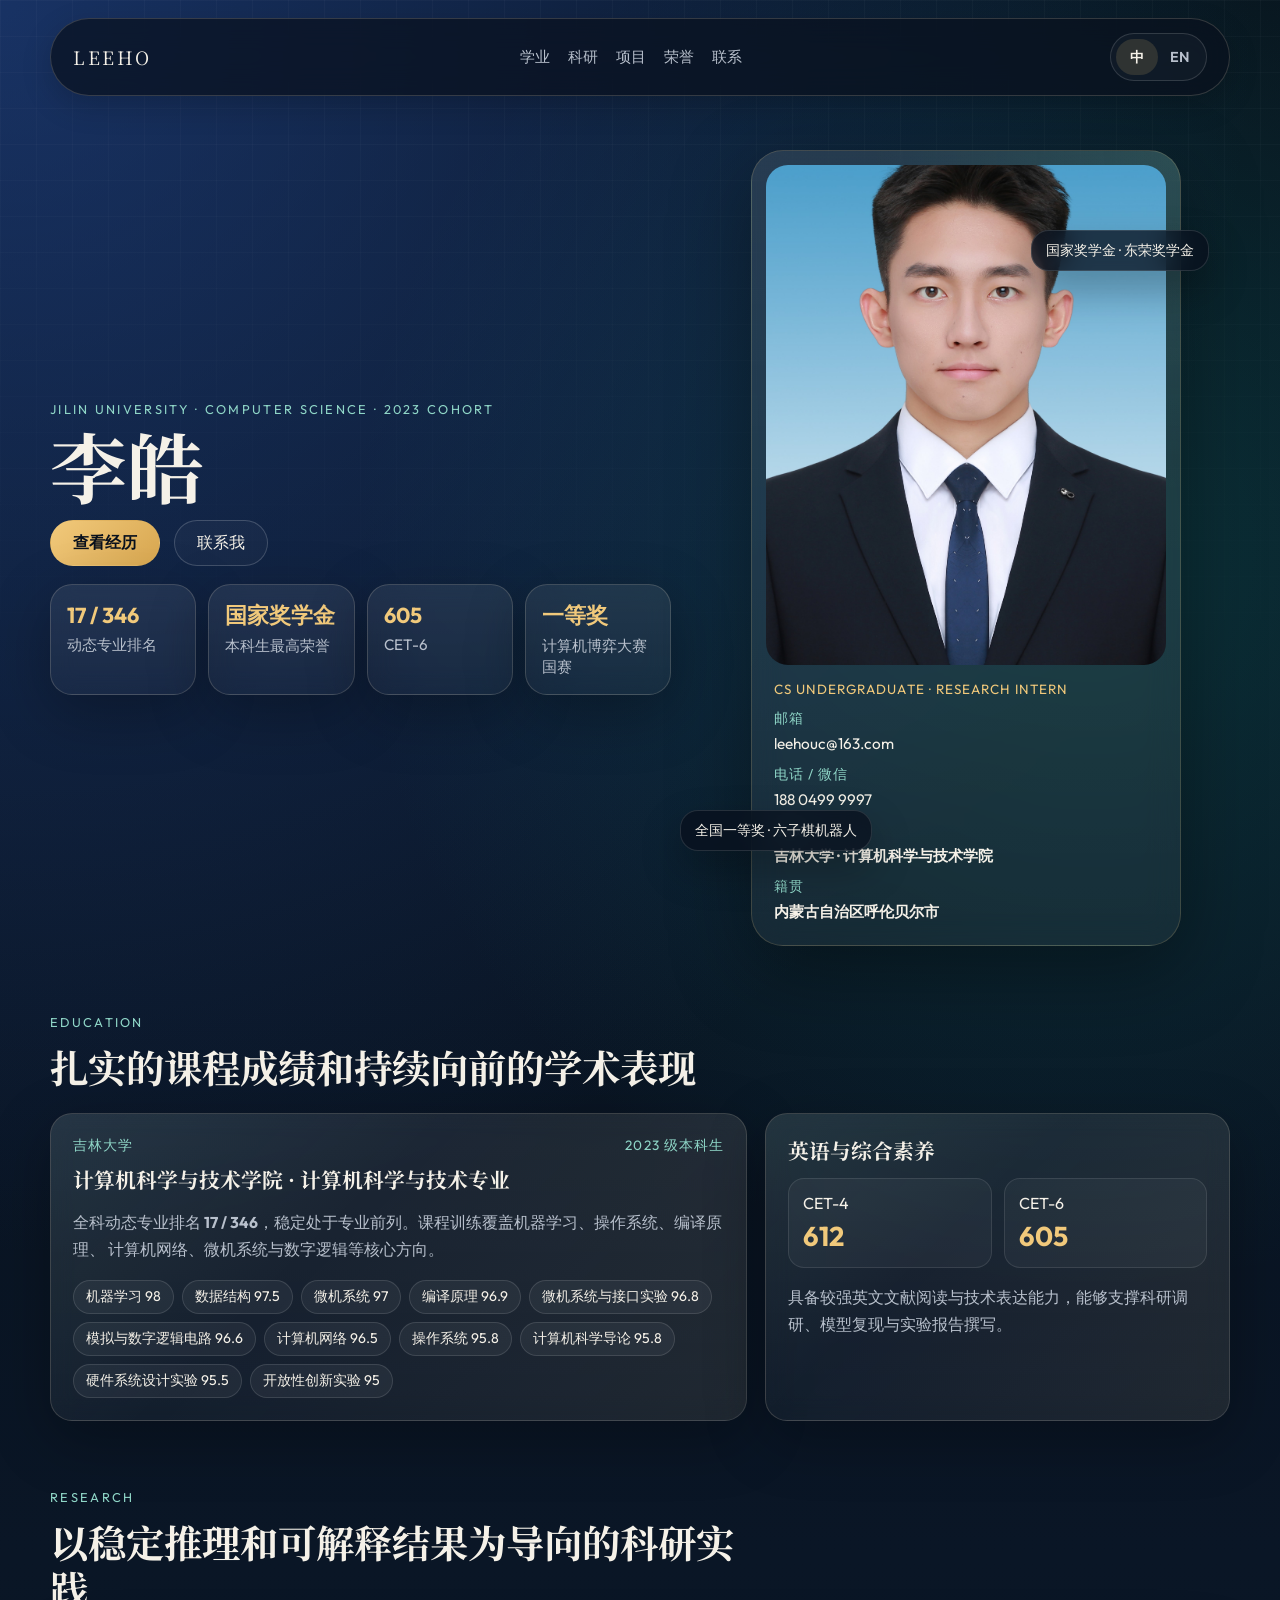
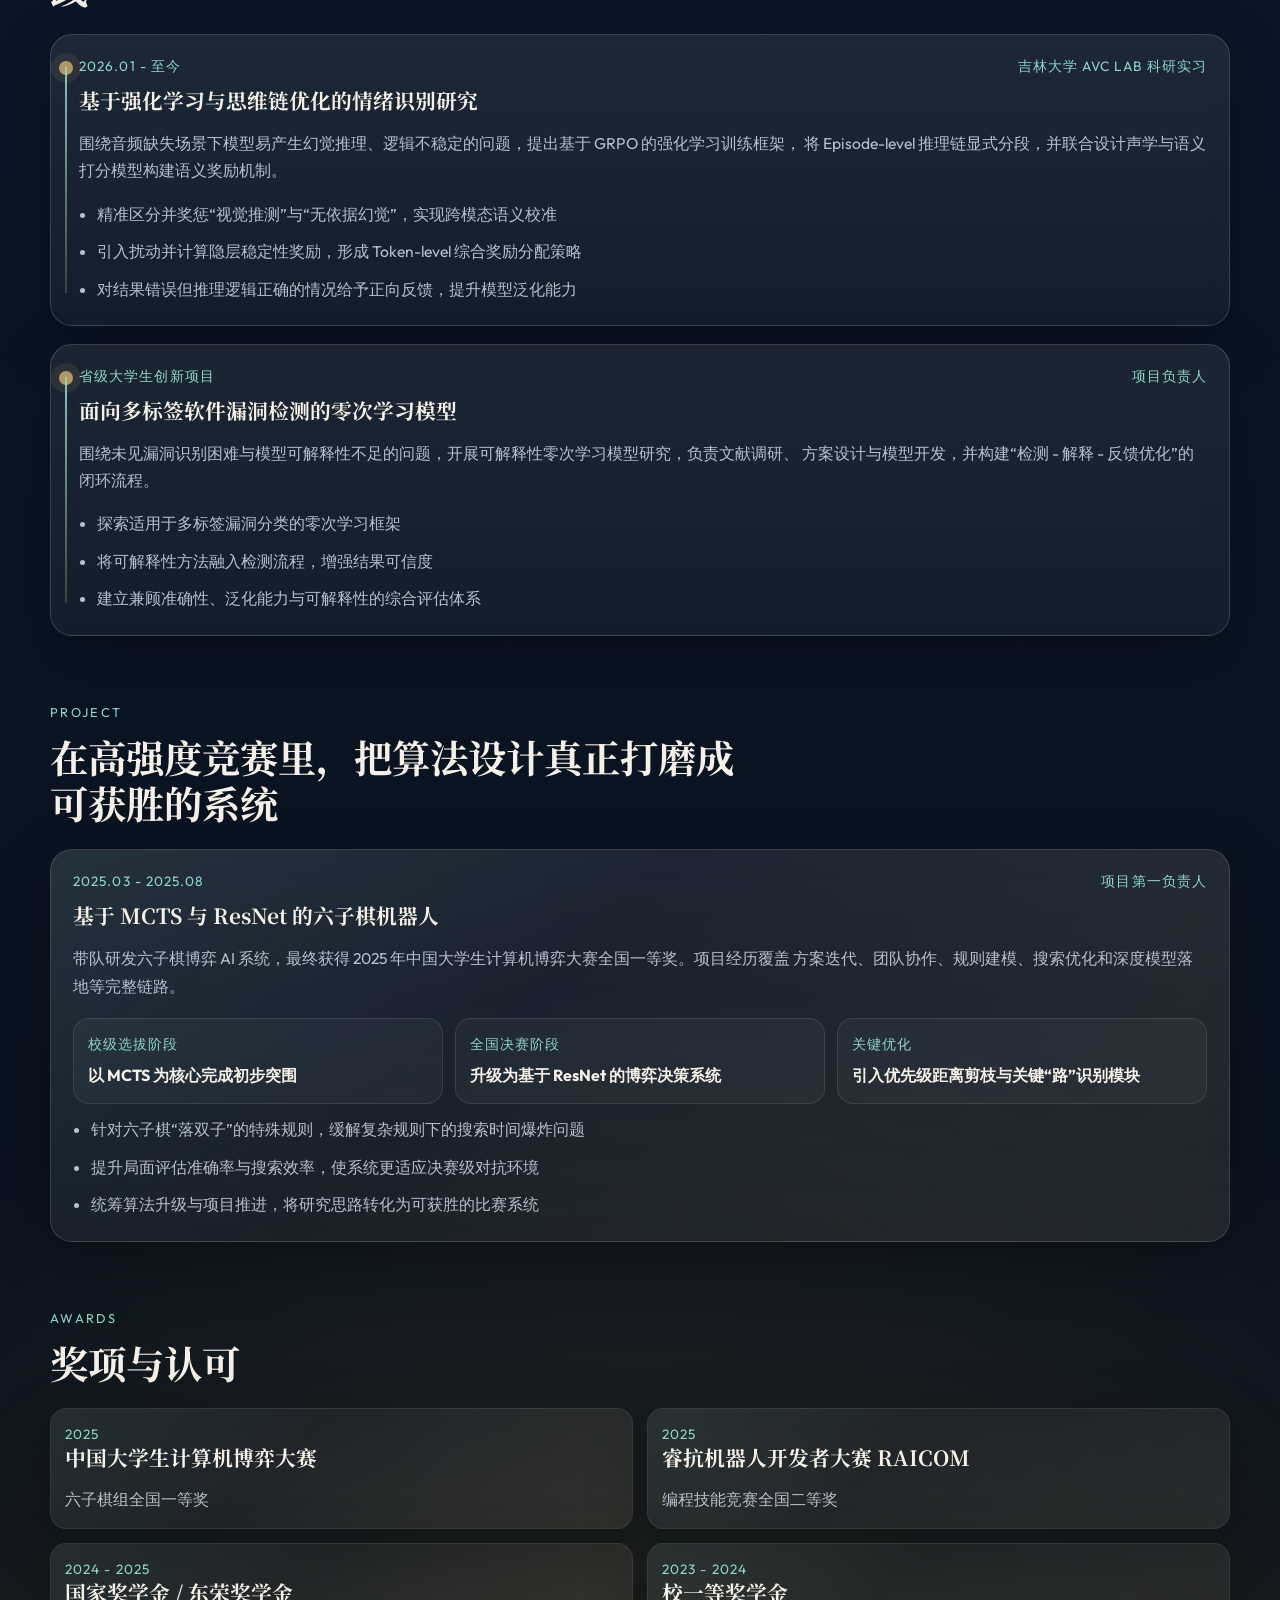
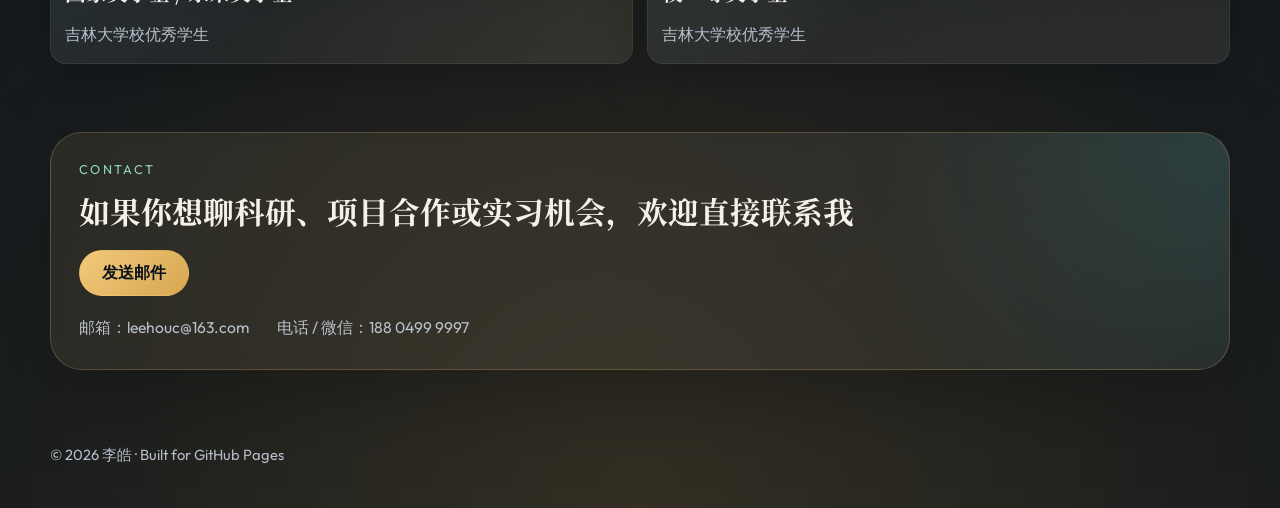
==== index.html @ 07d71360 "删" ====
<!DOCTYPE html>
<html lang="zh-CN">
<head>
  <meta charset="UTF-8">
  <meta name="viewport" content="width=device-width, initial-scale=1.0">
  <meta name="description" content="李皓的个人简历网站。吉林大学计算机科学与技术学院本科生，关注强化学习、多模态情绪识别、可解释漏洞检测与博弈 AI。">
  <meta name="theme-color" content="#0d1b2a">
  <title>李皓 | 个人简历</title>
  <link rel="preconnect" href="https://fonts.googleapis.com">
  <link rel="preconnect" href="https://fonts.gstatic.com" crossorigin>
  <link href="https://fonts.googleapis.com/css2?family=Noto+Serif+SC:wght@500;700&family=Outfit:wght@300;400;500;600;700&display=swap" rel="stylesheet">
  <link rel="stylesheet" href="./styles.css">
</head>
<body>
  <div class="page-shell">
    <header class="site-header">
      <a class="brand" href="#top" aria-label="回到顶部">LEEHO</a>
      <nav class="site-nav" aria-label="主导航">
        <a href="#education">学业</a>
        <a href="#research">科研</a>
        <a href="#project">项目</a>
        <a href="#awards">荣誉</a>
        <a href="#contact">联系</a>
      </nav>
      <div class="header-actions">
        <div class="lang-switch" aria-label="语言切换">
          <a class="lang-link is-active" href="./index.html" lang="zh-CN">中</a>
          <a class="lang-link" href="./en.html" lang="en">EN</a>
        </div>
      </div>
    </header>

    <main id="top">
      <section class="hero hero-compact section">
        <div class="hero-copy" data-reveal>
          <p class="eyebrow">Jilin University · Computer Science · 2023 Cohort</p>
          <h1>李皓</h1>
          <div class="hero-actions">
            <a class="button primary" href="#research">查看经历</a>
            <a class="button secondary" href="#contact">联系我</a>
          </div>
          <div class="metric-grid">
            <article class="metric-card">
              <strong>17 / 346</strong>
              <span>动态专业排名</span>
            </article>
            <article class="metric-card">
              <strong>国家奖学金</strong>
              <span>本科生最高荣誉</span>
            </article>
            <article class="metric-card">
              <strong>605</strong>
              <span>CET-6</span>
            </article>
            <article class="metric-card">
              <strong>一等奖</strong>
              <span>计算机博弈大赛国赛</span>
            </article>
          </div>
        </div>

        <div class="hero-visual" data-reveal>
          <div class="portrait-card">
            <div class="portrait-frame">
              <img src="./assets/profile.jpg" alt="李皓证件照">
            </div>
            <div class="portrait-info">
              <p class="portrait-role">CS Undergraduate · Research Intern</p>
              <ul class="contact-list">
                <li>
                  <span>邮箱</span>
                  <a href="mailto:leehouc@163.com">leehouc@163.com</a>
                </li>
                <li>
                  <span>电话 / 微信</span>
                  <a href="tel:+8618804999997">188 0499 9997</a>
                </li>
                <li>
                  <span>学校</span>
                  <strong>吉林大学 · 计算机科学与技术学院</strong>
                </li>
                <li>
                  <span>籍贯</span>
                  <strong>内蒙古自治区呼伦贝尔市</strong>
                </li>
              </ul>
            </div>
          </div>
          <div class="floating-note note-one">国家奖学金 · 东荣奖学金</div>
          <div class="floating-note note-two">全国一等奖 · 六子棋机器人</div>
        </div>
      </section>

      <section class="section" id="education">
        <div class="section-heading" data-reveal>
          <p class="section-kicker">Education</p>
          <h2>扎实的课程成绩和持续向前的学术表现</h2>
        </div>
        <div class="education-grid">
          <article class="card education-card" data-reveal>
            <div class="card-topline">
              <span>吉林大学</span>
              <span>2023 级本科生</span>
            </div>
            <h3>计算机科学与技术学院 · 计算机科学与技术专业</h3>
            <p class="supporting-text">
              全科动态专业排名 <strong>17 / 346</strong>，稳定处于专业前列。课程训练覆盖机器学习、操作系统、编译原理、
              计算机网络、微机系统与数字逻辑等核心方向。
            </p>
            <div class="course-grid">
              <span>机器学习 98</span>
              <span>数据结构 97.5</span>
              <span>微机系统 97</span>
              <span>编译原理 96.9</span>
              <span>微机系统与接口实验 96.8</span>
              <span>模拟与数字逻辑电路 96.6</span>
              <span>计算机网络 96.5</span>
              <span>操作系统 95.8</span>
              <span>计算机科学导论 95.8</span>
              <span>硬件系统设计实验 95.5</span>
              <span>开放性创新实验 95</span>
            </div>
          </article>

          <article class="card language-card" data-reveal>
            <h3>英语与综合素养</h3>
            <div class="language-score">
              <div>
                <span>CET-4</span>
                <strong>612</strong>
              </div>
              <div>
                <span>CET-6</span>
                <strong>605</strong>
              </div>
            </div>
            <p class="supporting-text">
              具备较强英文文献阅读与技术表达能力，能够支撑科研调研、模型复现与实验报告撰写。
            </p>
          </article>
        </div>
      </section>

      <section class="section" id="research">
        <div class="section-heading" data-reveal>
          <p class="section-kicker">Research</p>
          <h2>以稳定推理和可解释结果为导向的科研实践</h2>
        </div>
        <div class="timeline">
          <article class="card timeline-item" data-reveal>
            <div class="timeline-meta">
              <span>2026.01 - 至今</span>
              <span>吉林大学 AVC Lab 科研实习</span>
            </div>
            <h3>基于强化学习与思维链优化的情绪识别研究</h3>
            <p>
              围绕音频缺失场景下模型易产生幻觉推理、逻辑不稳定的问题，提出基于 GRPO 的强化学习训练框架，
              将 Episode-level 推理链显式分段，并联合设计声学与语义打分模型构建语义奖励机制。
            </p>
            <ul class="feature-list">
              <li>精准区分并奖惩“视觉推测”与“无依据幻觉”，实现跨模态语义校准</li>
              <li>引入扰动并计算隐层稳定性奖励，形成 Token-level 综合奖励分配策略</li>
              <li>对结果错误但推理逻辑正确的情况给予正向反馈，提升模型泛化能力</li>
            </ul>
          </article>

          <article class="card timeline-item" data-reveal>
            <div class="timeline-meta">
              <span>省级大学生创新项目</span>
              <span>项目负责人</span>
            </div>
            <h3>面向多标签软件漏洞检测的零次学习模型</h3>
            <p>
              围绕未见漏洞识别困难与模型可解释性不足的问题，开展可解释性零次学习模型研究，负责文献调研、
              方案设计与模型开发，并构建“检测 - 解释 - 反馈优化”的闭环流程。
            </p>
            <ul class="feature-list">
              <li>探索适用于多标签漏洞分类的零次学习框架</li>
              <li>将可解释性方法融入检测流程，增强结果可信度</li>
              <li>建立兼顾准确性、泛化能力与可解释性的综合评估体系</li>
            </ul>
          </article>
        </div>
      </section>

      <section class="section" id="project">
        <div class="section-heading" data-reveal>
          <p class="section-kicker">Project</p>
          <h2>在高强度竞赛里，把算法设计真正打磨成可获胜的系统</h2>
        </div>
        <article class="card project-card" data-reveal>
          <div class="card-topline">
            <span>2025.03 - 2025.08</span>
            <span>项目第一负责人</span>
          </div>
          <h3>基于 MCTS 与 ResNet 的六子棋机器人</h3>
          <p class="supporting-text">
            带队研发六子棋博弈 AI 系统，最终获得 2025 年中国大学生计算机博弈大赛全国一等奖。项目经历覆盖
            方案迭代、团队协作、规则建模、搜索优化和深度模型落地等完整链路。
          </p>
          <div class="project-highlights">
            <div>
              <span>校级选拔阶段</span>
              <strong>以 MCTS 为核心完成初步突围</strong>
            </div>
            <div>
              <span>全国决赛阶段</span>
              <strong>升级为基于 ResNet 的博弈决策系统</strong>
            </div>
            <div>
              <span>关键优化</span>
              <strong>引入优先级距离剪枝与关键“路”识别模块</strong>
            </div>
          </div>
          <ul class="feature-list">
            <li>针对六子棋“落双子”的特殊规则，缓解复杂规则下的搜索时间爆炸问题</li>
            <li>提升局面评估准确率与搜索效率，使系统更适应决赛级对抗环境</li>
            <li>统筹算法升级与项目推进，将研究思路转化为可获胜的比赛系统</li>
          </ul>
        </article>
      </section>

      <section class="section" id="awards">
        <div class="section-heading" data-reveal>
          <p class="section-kicker">Awards</p>
          <h2>奖项与认可</h2>
        </div>
        <div class="awards-grid">
          <article class="card award-card" data-reveal>
            <span class="award-year">2025</span>
            <h3>中国大学生计算机博弈大赛</h3>
            <p>六子棋组全国一等奖</p>
          </article>
          <article class="card award-card" data-reveal>
            <span class="award-year">2025</span>
            <h3>睿抗机器人开发者大赛 RAICOM</h3>
            <p>编程技能竞赛全国二等奖</p>
          </article>
          <article class="card award-card" data-reveal>
            <span class="award-year">2024 - 2025</span>
            <h3>国家奖学金 / 东荣奖学金</h3>
            <p>吉林大学校优秀学生</p>
          </article>
          <article class="card award-card" data-reveal>
            <span class="award-year">2023 - 2024</span>
            <h3>校一等奖学金</h3>
            <p>吉林大学校优秀学生</p>
          </article>
        </div>
      </section>

      <section class="section contact-section" id="contact">
        <article class="contact-card" data-reveal>
          <div>
            <p class="section-kicker">Contact</p>
            <h2>如果你想聊科研、项目合作或实习机会，欢迎直接联系我</h2>
          </div>
          <div class="contact-actions">
            <a class="button primary" href="mailto:leehouc@163.com">发送邮件</a>
          </div>
          <div class="contact-meta">
            <span>邮箱：leehouc@163.com</span>
            <span>电话 / 微信：188 0499 9997</span>
          </div>
        </article>
      </section>
    </main>

    <footer class="site-footer">
      <p>© <span id="year"></span> 李皓 · Built for GitHub Pages</p>
    </footer>
  </div>

  <script src="./script.js"></script>
</body>
</html>
---- styles.css ----
:root {
  --bg: #09111d;
  --bg-soft: rgba(11, 23, 38, 0.72);
  --panel: rgba(246, 242, 233, 0.08);
  --panel-strong: rgba(246, 242, 233, 0.12);
  --line: rgba(240, 226, 200, 0.18);
  --text: #f5f1e8;
  --muted: #b8c0cc;
  --accent: #8fd6c7;
  --accent-strong: #56b4a7;
  --warm: #f1c97b;
  --shadow: 0 18px 60px rgba(0, 0, 0, 0.28);
  --radius-lg: 32px;
  --radius-md: 22px;
  --radius-sm: 16px;
  --content-width: min(1180px, calc(100vw - 40px));
}

* {
  box-sizing: border-box;
}

html {
  scroll-behavior: smooth;
}

body {
  margin: 0;
  font-family: "Outfit", "PingFang SC", "Hiragino Sans GB", "Microsoft YaHei", sans-serif;
  color: var(--text);
  background:
    radial-gradient(circle at top left, rgba(39, 81, 167, 0.52), transparent 32%),
    radial-gradient(circle at 85% 15%, rgba(17, 129, 123, 0.28), transparent 22%),
    radial-gradient(circle at 50% 100%, rgba(217, 168, 74, 0.2), transparent 30%),
    linear-gradient(180deg, #08111b 0%, #0a1626 42%, #091019 100%);
  min-height: 100vh;
}

body::before {
  content: "";
  position: fixed;
  inset: 0;
  pointer-events: none;
  background-image:
    linear-gradient(rgba(255, 255, 255, 0.03) 1px, transparent 1px),
    linear-gradient(90deg, rgba(255, 255, 255, 0.03) 1px, transparent 1px);
  background-size: 36px 36px;
  mask-image: linear-gradient(180deg, rgba(0, 0, 0, 0.85), transparent 88%);
}

a {
  color: inherit;
  text-decoration: none;
}

img {
  display: block;
  max-width: 100%;
}

.page-shell {
  position: relative;
}

.site-header,
.section,
.site-footer {
  width: var(--content-width);
  margin: 0 auto;
}

.site-header {
  position: sticky;
  top: 18px;
  z-index: 10;
  display: flex;
  align-items: center;
  justify-content: space-between;
  gap: 20px;
  padding: 14px 22px;
  margin-top: 14px;
  border: 1px solid var(--line);
  border-radius: 999px;
  background: rgba(9, 17, 29, 0.7);
  backdrop-filter: blur(16px);
  box-shadow: 0 10px 30px rgba(0, 0, 0, 0.18);
}

.site-header.is-scrolled {
  background: rgba(9, 17, 29, 0.88);
  border-color: rgba(241, 201, 123, 0.24);
}

.brand {
  font-family: "Noto Serif SC", serif;
  font-size: 1.15rem;
  letter-spacing: 0.14em;
}

.site-nav {
  display: flex;
  align-items: center;
  gap: 18px;
  color: var(--muted);
  font-size: 0.96rem;
}

.site-nav a {
  transition: color 180ms ease;
}

.site-nav a:hover,
.site-nav a:focus-visible {
  color: var(--text);
}

.header-actions {
  display: flex;
  align-items: center;
  gap: 12px;
}

.lang-switch {
  display: inline-flex;
  align-items: center;
  padding: 5px;
  border: 1px solid rgba(255, 255, 255, 0.14);
  border-radius: 999px;
  background: rgba(255, 255, 255, 0.03);
}

.lang-link {
  display: inline-flex;
  align-items: center;
  justify-content: center;
  min-width: 42px;
  height: 36px;
  padding: 0 12px;
  border-radius: 999px;
  color: var(--muted);
  font-size: 0.9rem;
  font-weight: 600;
  transition:
    background 180ms ease,
    color 180ms ease,
    transform 180ms ease;
}

.lang-link:hover,
.lang-link:focus-visible {
  color: var(--text);
}

.lang-link.is-active {
  background: rgba(241, 201, 123, 0.14);
  color: var(--text);
}

.header-cta,
.button {
  display: inline-flex;
  align-items: center;
  justify-content: center;
  gap: 10px;
  min-height: 46px;
  padding: 0 22px;
  border-radius: 999px;
  border: 1px solid transparent;
  transition:
    transform 180ms ease,
    border-color 180ms ease,
    background 180ms ease,
    color 180ms ease;
}

.header-cta,
.button.primary {
  background: linear-gradient(135deg, #f1c97b 0%, #d8a750 100%);
  color: #09111d;
  font-weight: 600;
}

.button.secondary {
  border-color: rgba(255, 255, 255, 0.18);
  background: rgba(255, 255, 255, 0.03);
}

.header-cta:hover,
.button:hover,
.header-cta:focus-visible,
.button:focus-visible {
  transform: translateY(-2px);
}

.section {
  padding: 68px 0 0;
}

.hero {
  display: grid;
  grid-template-columns: minmax(0, 1.08fr) minmax(320px, 0.92fr);
  gap: 30px;
  padding-top: 58px;
  align-items: center;
}

.hero-compact .hero-copy {
  display: flex;
  flex-direction: column;
  justify-content: center;
}

.hero-compact .eyebrow {
  margin-bottom: 10px;
}

.hero-compact .hero-actions {
  margin-top: 16px;
}

.hero-compact .metric-grid {
  margin-top: 18px;
}

.eyebrow,
.section-kicker {
  margin: 0 0 14px;
  color: var(--accent);
  letter-spacing: 0.18em;
  text-transform: uppercase;
  font-size: 0.8rem;
}

.hero h1 {
  margin: 0;
  font-family: "Noto Serif SC", serif;
  font-size: clamp(3.2rem, 6vw, 5rem);
  line-height: 1;
}

.hero-tagline {
  margin: 18px 0 0;
  font-family: "Noto Serif SC", serif;
  font-size: clamp(1.16rem, 1.9vw, 1.72rem);
  line-height: 1.5;
  max-width: 13.5em;
}

.hero-summary,
.supporting-text,
.narrative p,
.timeline-item p,
.contact-meta,
.feature-list {
  color: var(--muted);
  line-height: 1.75;
  font-size: 0.98rem;
}

.hero-summary {
  max-width: 42rem;
  margin: 16px 0 0;
}

.hero-actions {
  display: flex;
  flex-wrap: wrap;
  gap: 14px;
  margin-top: 22px;
}

.metric-grid {
  display: grid;
  grid-template-columns: repeat(4, minmax(0, 1fr));
  gap: 12px;
  margin-top: 24px;
}

.metric-card,
.card {
  position: relative;
  overflow: hidden;
  border-radius: var(--radius-md);
  border: 1px solid var(--line);
  background: linear-gradient(180deg, rgba(255, 255, 255, 0.08), rgba(255, 255, 255, 0.04));
  backdrop-filter: blur(12px);
  box-shadow: var(--shadow);
}

.metric-card {
  padding: 16px 16px;
}

.metric-card strong {
  display: block;
  font-size: 1.35rem;
  color: var(--warm);
}

.metric-card span {
  display: block;
  margin-top: 6px;
  color: var(--muted);
  font-size: 0.95rem;
}

.hero-visual {
  position: relative;
  min-height: 480px;
  display: flex;
  align-items: center;
  justify-content: center;
}

.portrait-card {
  width: min(100%, 430px);
  padding: 14px;
  border-radius: var(--radius-lg);
  border: 1px solid rgba(241, 201, 123, 0.18);
  background:
    radial-gradient(circle at top right, rgba(86, 180, 167, 0.18), transparent 34%),
    linear-gradient(180deg, rgba(255, 255, 255, 0.1), rgba(255, 255, 255, 0.05));
  backdrop-filter: blur(16px);
  box-shadow: 0 24px 80px rgba(0, 0, 0, 0.35);
}

.portrait-frame {
  aspect-ratio: 4 / 5;
  border-radius: calc(var(--radius-lg) - 10px);
  overflow: hidden;
  background: linear-gradient(135deg, rgba(143, 214, 199, 0.16), rgba(241, 201, 123, 0.18));
}

.portrait-frame img {
  width: 100%;
  height: 100%;
  object-fit: cover;
}

.portrait-info {
  padding: 16px 8px 8px;
}

.portrait-role {
  margin: 0 0 12px;
  color: var(--warm);
  letter-spacing: 0.08em;
  text-transform: uppercase;
  font-size: 0.84rem;
}

.contact-list {
  display: grid;
  gap: 10px;
  margin: 0;
  padding: 0;
  list-style: none;
}

.contact-list li {
  display: grid;
  gap: 4px;
}

.contact-list span,
.fact-row span,
.project-highlights span,
.award-year,
.timeline-meta,
.card-topline {
  color: var(--accent);
  font-size: 0.85rem;
  letter-spacing: 0.08em;
  text-transform: uppercase;
}

.contact-list strong,
.contact-list a {
  font-size: 0.96rem;
  line-height: 1.5;
}

.floating-note {
  position: absolute;
  padding: 10px 14px;
  border: 1px solid rgba(255, 255, 255, 0.12);
  border-radius: 18px;
  background: rgba(9, 17, 29, 0.76);
  color: var(--text);
  box-shadow: 0 18px 40px rgba(0, 0, 0, 0.28);
  backdrop-filter: blur(14px);
  font-size: 0.9rem;
}

.note-one {
  top: 10%;
  right: 4%;
}

.note-two {
  bottom: 12%;
  left: -4%;
}

.section-heading {
  max-width: 700px;
}

.section-heading h2 {
  margin: 0;
  font-family: "Noto Serif SC", serif;
  font-size: clamp(1.78rem, 3vw, 2.7rem);
  line-height: 1.22;
}

.intro-grid,
.education-grid {
  display: grid;
  grid-template-columns: 1.2fr 0.8fr;
  gap: 18px;
  margin-top: 22px;
}

.card {
  padding: 22px;
}

.card::before {
  content: "";
  position: absolute;
  inset: 0;
  background: linear-gradient(135deg, rgba(143, 214, 199, 0.1), transparent 40%, rgba(241, 201, 123, 0.08));
  opacity: 0.7;
  pointer-events: none;
}

.card > * {
  position: relative;
  z-index: 1;
}

.fact-row {
  display: grid;
  grid-template-columns: repeat(3, minmax(0, 1fr));
  gap: 12px;
  margin-top: 18px;
  padding-top: 18px;
  border-top: 1px solid rgba(255, 255, 255, 0.08);
}

.fact-row div {
  display: grid;
  gap: 6px;
}

.tag-cloud {
  display: flex;
  flex-wrap: wrap;
  gap: 10px;
}

.tag-cloud span,
.course-grid span {
  display: inline-flex;
  align-items: center;
  min-height: 34px;
  padding: 0 12px;
  border-radius: 999px;
  border: 1px solid rgba(255, 255, 255, 0.12);
  background: rgba(255, 255, 255, 0.05);
  color: var(--text);
  font-size: 0.88rem;
}

.focus-card h3,
.education-card h3,
.language-card h3,
.timeline-item h3,
.project-card h3,
.award-card h3 {
  margin: 0 0 14px;
  font-family: "Noto Serif SC", serif;
  font-size: 1.3rem;
  line-height: 1.35;
}

.feature-list {
  margin: 12px 0 0;
  padding-left: 18px;
}

.feature-list li + li {
  margin-top: 10px;
}

.card-topline,
.timeline-meta {
  display: flex;
  flex-wrap: wrap;
  justify-content: space-between;
  gap: 10px;
  margin-bottom: 10px;
}

.course-grid {
  display: flex;
  flex-wrap: wrap;
  gap: 8px;
  margin-top: 16px;
}

.language-score {
  display: grid;
  grid-template-columns: repeat(2, minmax(0, 1fr));
  gap: 12px;
  margin: 14px 0 12px;
}

.language-score div,
.project-highlights div,
.award-card {
  padding: 14px;
  border-radius: var(--radius-sm);
  border: 1px solid rgba(255, 255, 255, 0.1);
  background: rgba(255, 255, 255, 0.04);
}

.language-score strong {
  display: block;
  margin-top: 6px;
  font-size: 1.7rem;
  color: var(--warm);
}

.timeline {
  display: grid;
  gap: 18px;
  margin-top: 22px;
}

.timeline-item {
  padding-left: 28px;
}

.timeline-item::after {
  content: "";
  position: absolute;
  left: 14px;
  top: 32px;
  bottom: 32px;
  width: 2px;
  background: linear-gradient(180deg, rgba(143, 214, 199, 0.9), rgba(241, 201, 123, 0.2));
}

.timeline-item::before {
  content: "";
  position: absolute;
  left: 8px;
  top: 26px;
  width: 14px;
  height: 14px;
  border-radius: 50%;
  background: var(--warm);
  box-shadow: 0 0 0 8px rgba(241, 201, 123, 0.12);
}

.project-card {
  margin-top: 22px;
}

.project-highlights {
  display: grid;
  grid-template-columns: repeat(3, minmax(0, 1fr));
  gap: 12px;
  margin: 18px 0 8px;
}

.project-highlights strong {
  display: block;
  margin-top: 8px;
  font-size: 1rem;
  line-height: 1.7;
}

.awards-grid {
  display: grid;
  grid-template-columns: repeat(2, minmax(0, 1fr));
  gap: 14px;
  margin-top: 22px;
}

.award-card p {
  margin: 8px 0 0;
  color: var(--muted);
  line-height: 1.8;
}

.contact-section {
  padding-bottom: 60px;
}

.contact-card {
  display: grid;
  gap: 18px;
  padding: 28px;
  border-radius: var(--radius-lg);
  border: 1px solid rgba(241, 201, 123, 0.22);
  background:
    radial-gradient(circle at top right, rgba(86, 180, 167, 0.18), transparent 30%),
    linear-gradient(135deg, rgba(241, 201, 123, 0.08), rgba(255, 255, 255, 0.04));
  box-shadow: 0 24px 90px rgba(0, 0, 0, 0.28);
}

.contact-card h2 {
  margin: 4px 0 0;
  font-family: "Noto Serif SC", serif;
  font-size: clamp(1.6rem, 2.4vw, 2.3rem);
  line-height: 1.32;
}

.contact-actions {
  display: flex;
  flex-wrap: wrap;
  gap: 14px;
}

.contact-meta {
  display: flex;
  flex-wrap: wrap;
  gap: 18px 28px;
}

.site-footer {
  padding: 0 0 28px;
  color: var(--muted);
  font-size: 0.92rem;
}

.not-found-page {
  min-height: 100vh;
  display: grid;
  align-items: center;
  padding-bottom: 68px;
}

.not-found-card {
  max-width: 720px;
  margin: 0 auto;
}

[data-reveal] {
  opacity: 0;
  transform: translateY(24px);
  transition:
    opacity 650ms ease,
    transform 650ms ease;
}

[data-reveal].is-visible {
  opacity: 1;
  transform: translateY(0);
}

@media (max-width: 1080px) {
  .hero,
  .intro-grid,
  .education-grid {
    grid-template-columns: 1fr;
  }

  .hero {
    gap: 22px;
  }

  .hero-visual {
    min-height: auto;
    padding-top: 8px;
  }

  .project-highlights,
  .metric-grid,
  .awards-grid {
    grid-template-columns: repeat(2, minmax(0, 1fr));
  }

  .note-two {
    left: 0;
  }
}

@media (max-width: 760px) {
  .site-header {
    top: 10px;
    padding: 14px 18px;
    border-radius: 26px;
  }

  .site-nav {
    display: none;
  }

  .header-actions {
    width: 100%;
    justify-content: space-between;
  }

  .section {
    padding-top: 56px;
  }

  .hero {
    padding-top: 52px;
  }

  .metric-grid,
  .project-highlights,
  .awards-grid,
  .language-score,
  .fact-row {
    grid-template-columns: 1fr;
  }

  .floating-note {
    position: static;
    margin-top: 10px;
  }

  .hero-visual {
    display: block;
  }

  .portrait-card {
    width: 100%;
  }

  .timeline-item {
    padding-left: 26px;
  }

  .timeline-item::after {
    left: 10px;
  }

  .timeline-item::before {
    left: 4px;
  }

  .contact-card,
  .card {
    padding: 20px;
  }

  .header-cta {
    min-height: 40px;
    padding: 0 16px;
  }
}
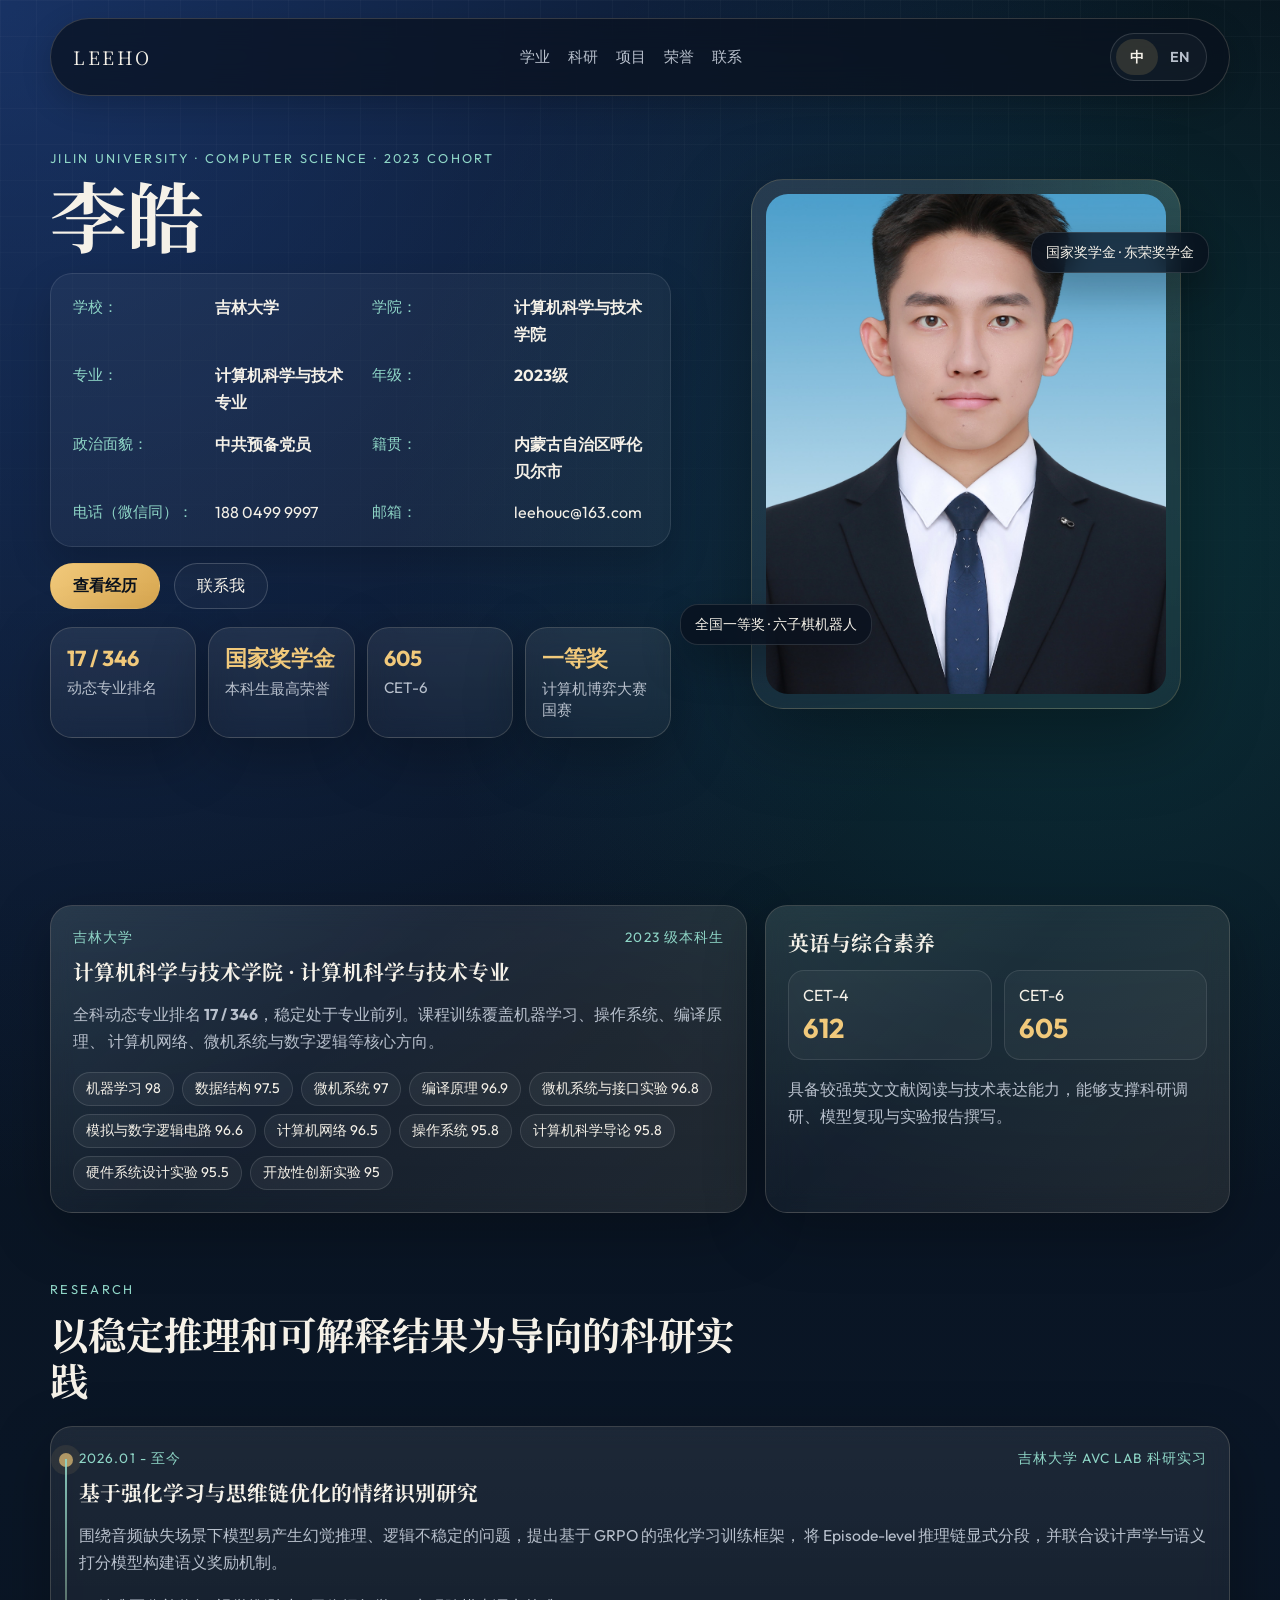
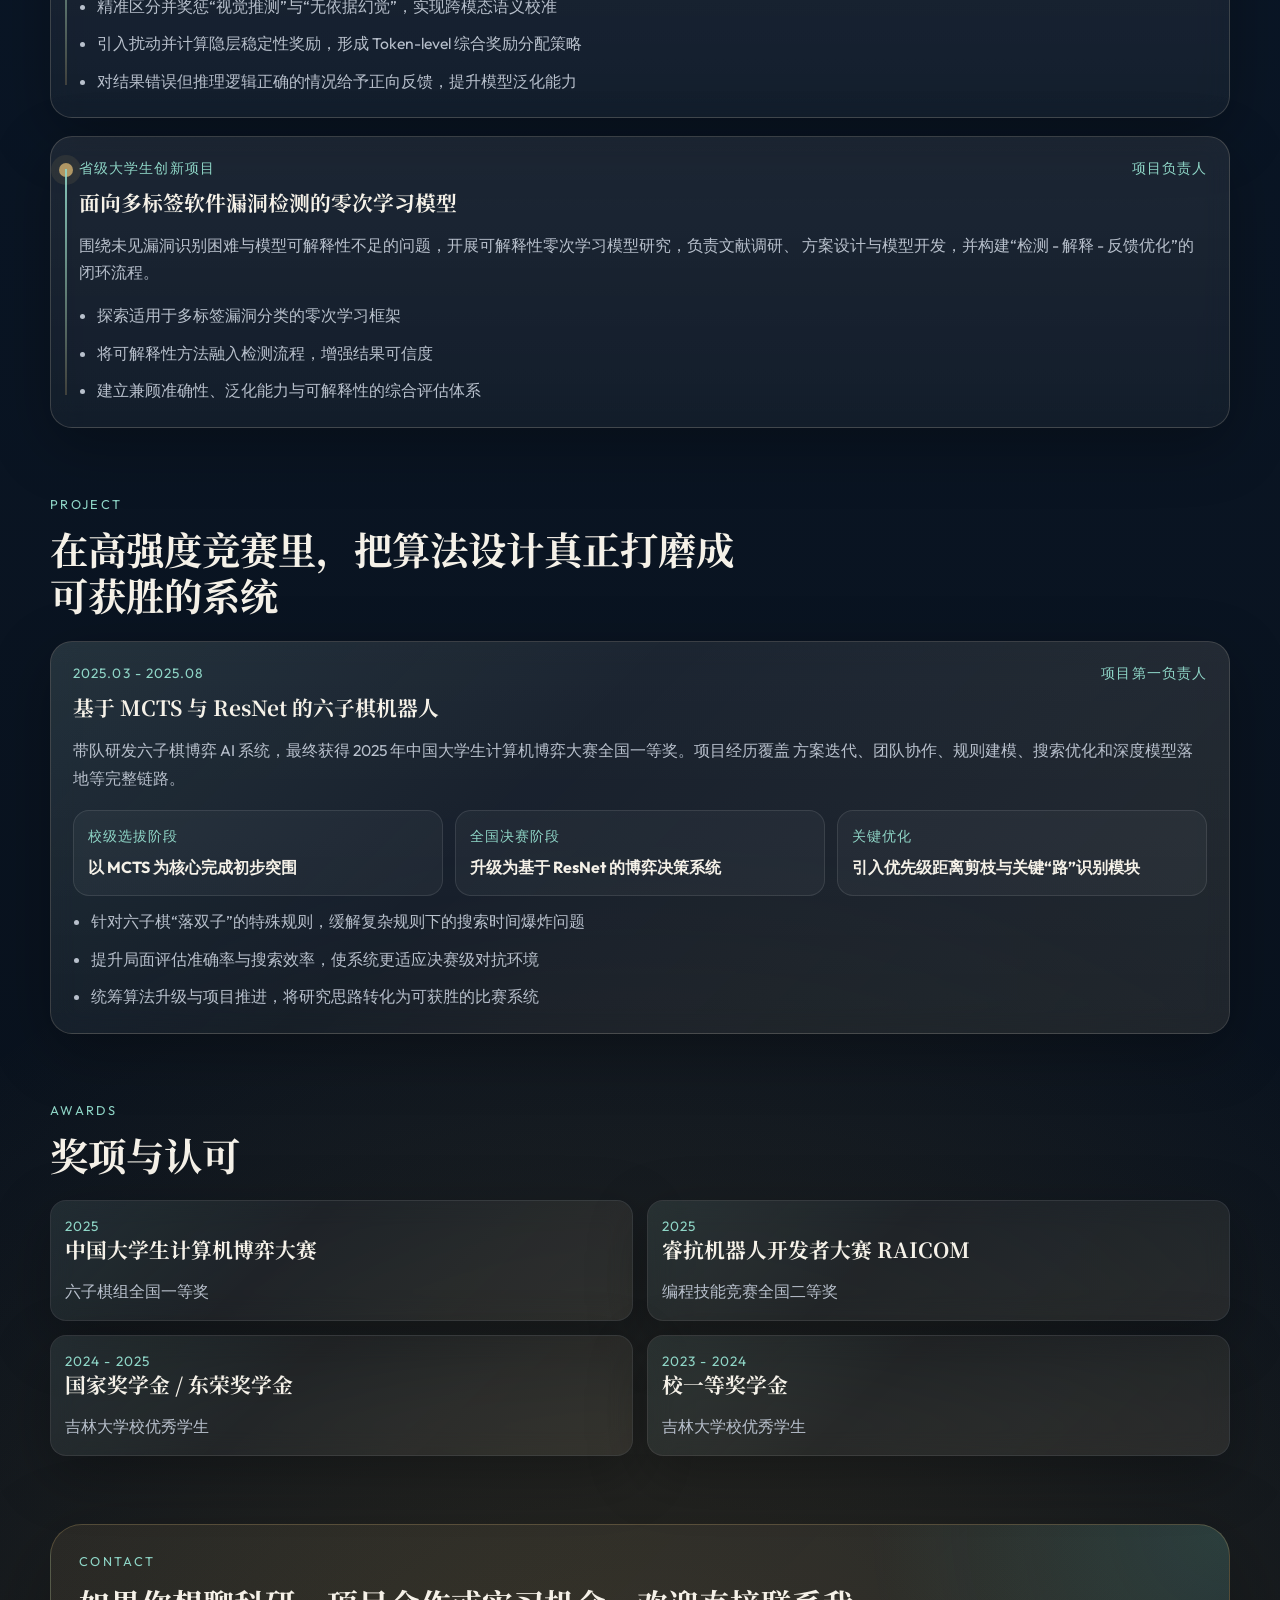
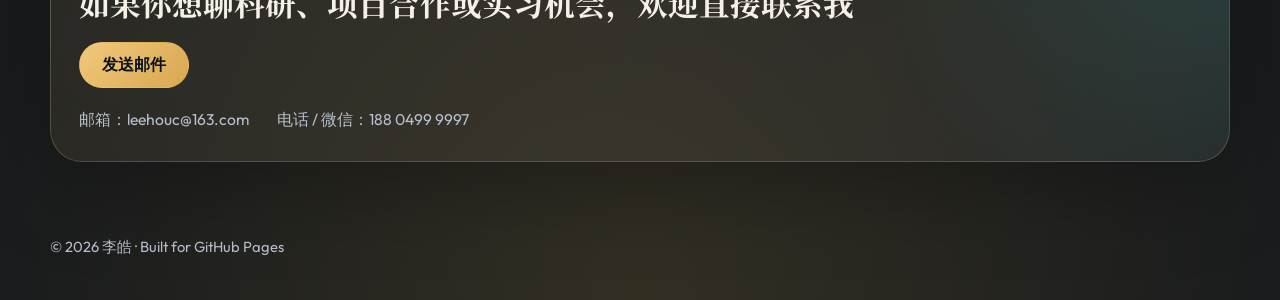
==== commit 4dff52fd: "s" ====
--- a/index.html
+++ b/index.html
@@ -35,6 +35,42 @@
         <div class="hero-copy" data-reveal>
           <p class="eyebrow">Jilin University · Computer Science · 2023 Cohort</p>
           <h1>李皓</h1>
+          <div class="hero-profile-card">
+            <div class="hero-profile-grid">
+              <div class="hero-profile-item">
+                <span class="hero-profile-label">学校</span>
+                <strong>吉林大学</strong>
+              </div>
+              <div class="hero-profile-item">
+                <span class="hero-profile-label">学院</span>
+                <strong>计算机科学与技术学院</strong>
+              </div>
+              <div class="hero-profile-item">
+                <span class="hero-profile-label">专业</span>
+                <strong>计算机科学与技术专业</strong>
+              </div>
+              <div class="hero-profile-item">
+                <span class="hero-profile-label">年级</span>
+                <strong>2023级</strong>
+              </div>
+              <div class="hero-profile-item">
+                <span class="hero-profile-label">政治面貌</span>
+                <strong>中共预备党员</strong>
+              </div>
+              <div class="hero-profile-item">
+                <span class="hero-profile-label">籍贯</span>
+                <strong>内蒙古自治区呼伦贝尔市</strong>
+              </div>
+              <div class="hero-profile-item">
+                <span class="hero-profile-label">电话（微信同）</span>
+                <a href="tel:+8618804999997">188 0499 9997</a>
+              </div>
+              <div class="hero-profile-item">
+                <span class="hero-profile-label">邮箱</span>
+                <a href="mailto:leehouc@163.com">leehouc@163.com</a>
+              </div>
+            </div>
+          </div>
           <div class="hero-actions">
             <a class="button primary" href="#research">查看经历</a>
             <a class="button secondary" href="#contact">联系我</a>
@@ -63,27 +99,6 @@
           <div class="portrait-card">
             <div class="portrait-frame">
               <img src="./assets/profile.jpg" alt="李皓证件照">
-            </div>
-            <div class="portrait-info">
-              <p class="portrait-role">CS Undergraduate · Research Intern</p>
-              <ul class="contact-list">
-                <li>
-                  <span>邮箱</span>
-                  <a href="mailto:leehouc@163.com">leehouc@163.com</a>
-                </li>
-                <li>
-                  <span>电话 / 微信</span>
-                  <a href="tel:+8618804999997">188 0499 9997</a>
-                </li>
-                <li>
-                  <span>学校</span>
-                  <strong>吉林大学 · 计算机科学与技术学院</strong>
-                </li>
-                <li>
-                  <span>籍贯</span>
-                  <strong>内蒙古自治区呼伦贝尔市</strong>
-                </li>
-              </ul>
             </div>
           </div>
           <div class="floating-note note-one">国家奖学金 · 东荣奖学金</div>
--- a/styles.css
+++ b/styles.css
@@ -214,6 +214,53 @@
   margin-bottom: 10px;
 }
 
+.hero-profile-card {
+  margin-top: 20px;
+  padding: 20px 22px;
+  border-radius: var(--radius-md);
+  border: 1px solid rgba(255, 255, 255, 0.1);
+  background: rgba(255, 255, 255, 0.04);
+  box-shadow: 0 18px 40px rgba(0, 0, 0, 0.18);
+}
+
+.hero-profile-grid {
+  display: grid;
+  grid-template-columns: repeat(2, minmax(0, 1fr));
+  gap: 14px 22px;
+  margin-top: 18px;
+}
+
+.hero-profile-card .hero-profile-grid {
+  margin-top: 0;
+}
+
+.hero-profile-item {
+  display: grid;
+  grid-template-columns: 132px minmax(0, 1fr);
+  align-items: start;
+  gap: 10px;
+}
+
+.hero-profile-label {
+  position: relative;
+  color: var(--accent);
+  font-size: 0.94rem;
+  line-height: 1.7;
+}
+
+.hero-profile-label::after {
+  content: "：";
+}
+
+.hero-profile-item strong,
+.hero-profile-item a {
+  display: block;
+  color: var(--text);
+  font-size: 1rem;
+  line-height: 1.7;
+  word-break: break-word;
+}
+
 .hero-compact .hero-actions {
   margin-top: 16px;
 }
@@ -337,18 +384,6 @@
   object-fit: cover;
 }
 
-.portrait-info {
-  padding: 16px 8px 8px;
-}
-
-.portrait-role {
-  margin: 0 0 12px;
-  color: var(--warm);
-  letter-spacing: 0.08em;
-  text-transform: uppercase;
-  font-size: 0.84rem;
-}
-
 .contact-list {
   display: grid;
   gap: 10px;
@@ -677,6 +712,10 @@
     padding-top: 8px;
   }
 
+  .hero-profile-grid {
+    grid-template-columns: 1fr;
+  }
+
   .project-highlights,
   .metric-grid,
   .awards-grid {
@@ -716,8 +755,18 @@
   .project-highlights,
   .awards-grid,
   .language-score,
-  .fact-row {
+  .fact-row,
+  .hero-profile-grid {
     grid-template-columns: 1fr;
+  }
+
+  .hero-profile-card {
+    padding: 18px;
+  }
+
+  .hero-profile-item {
+    grid-template-columns: 112px minmax(0, 1fr);
+    gap: 8px;
   }
 
   .floating-note {
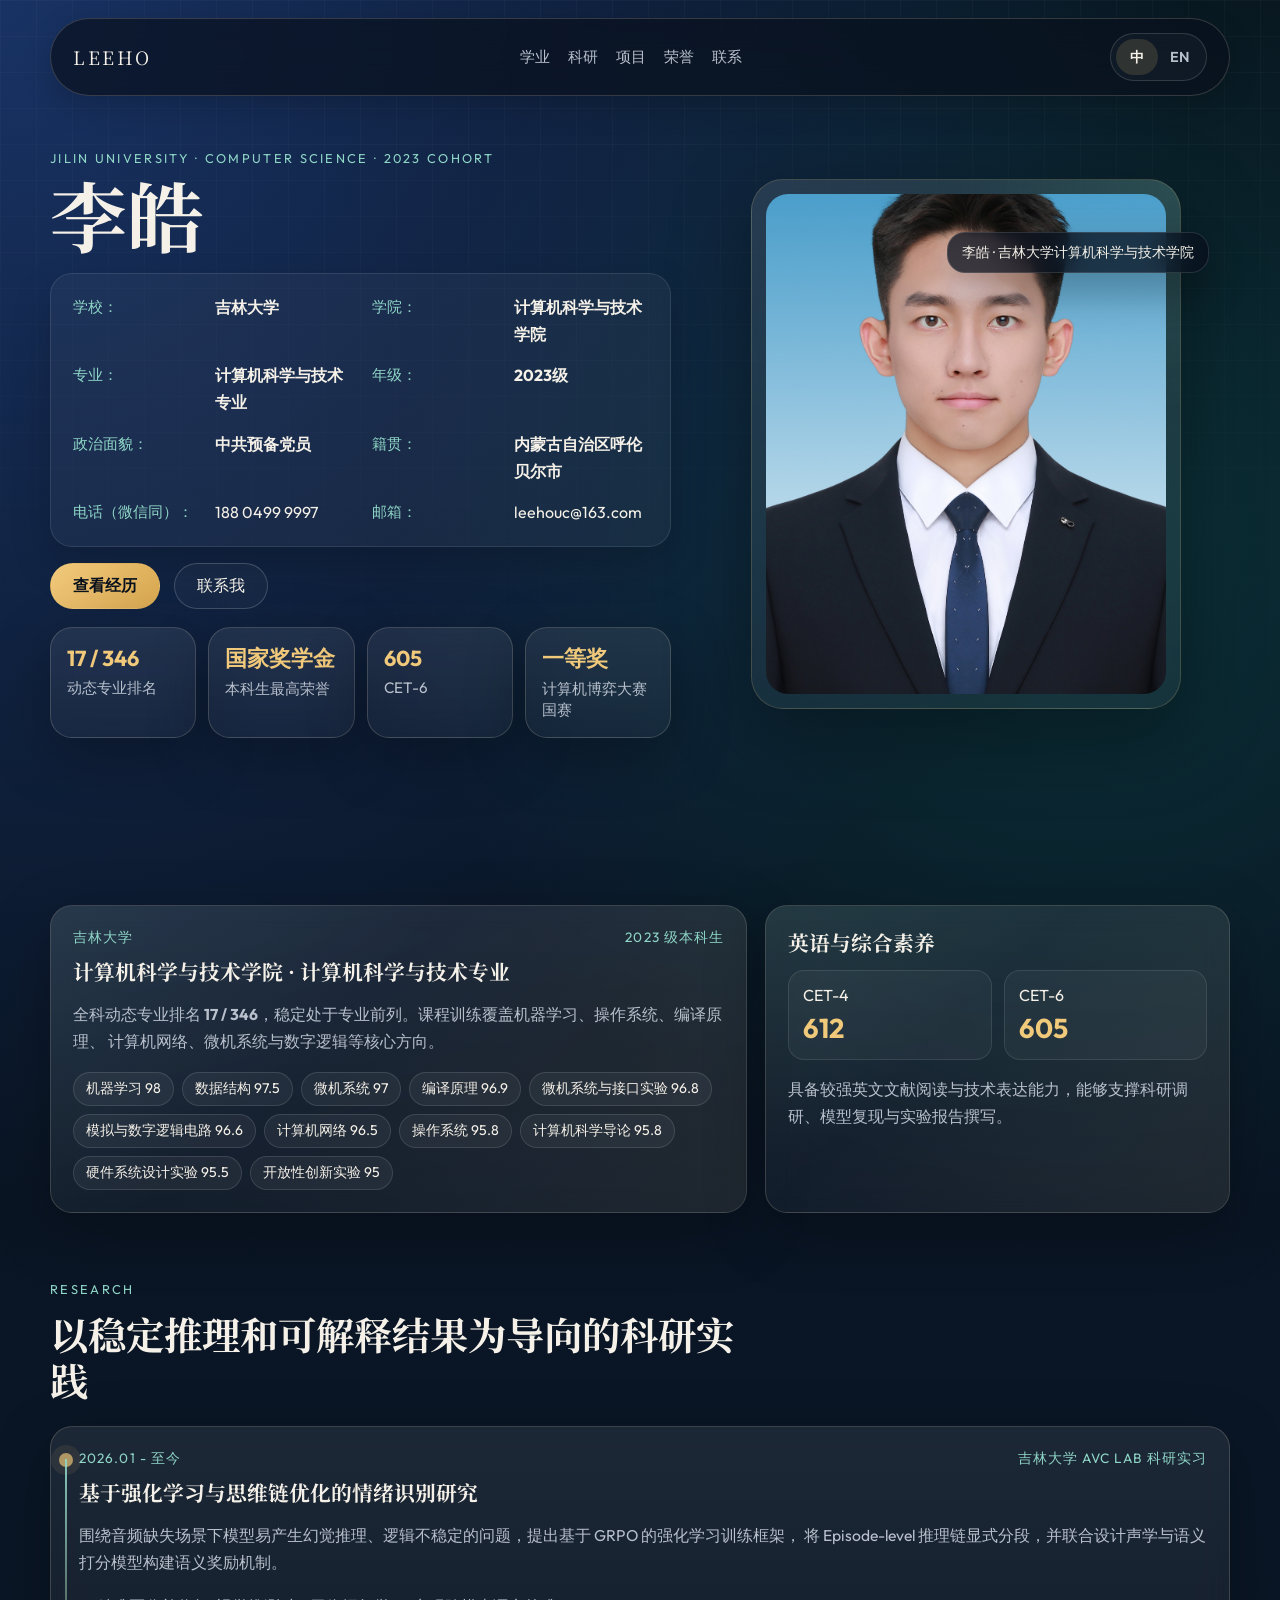
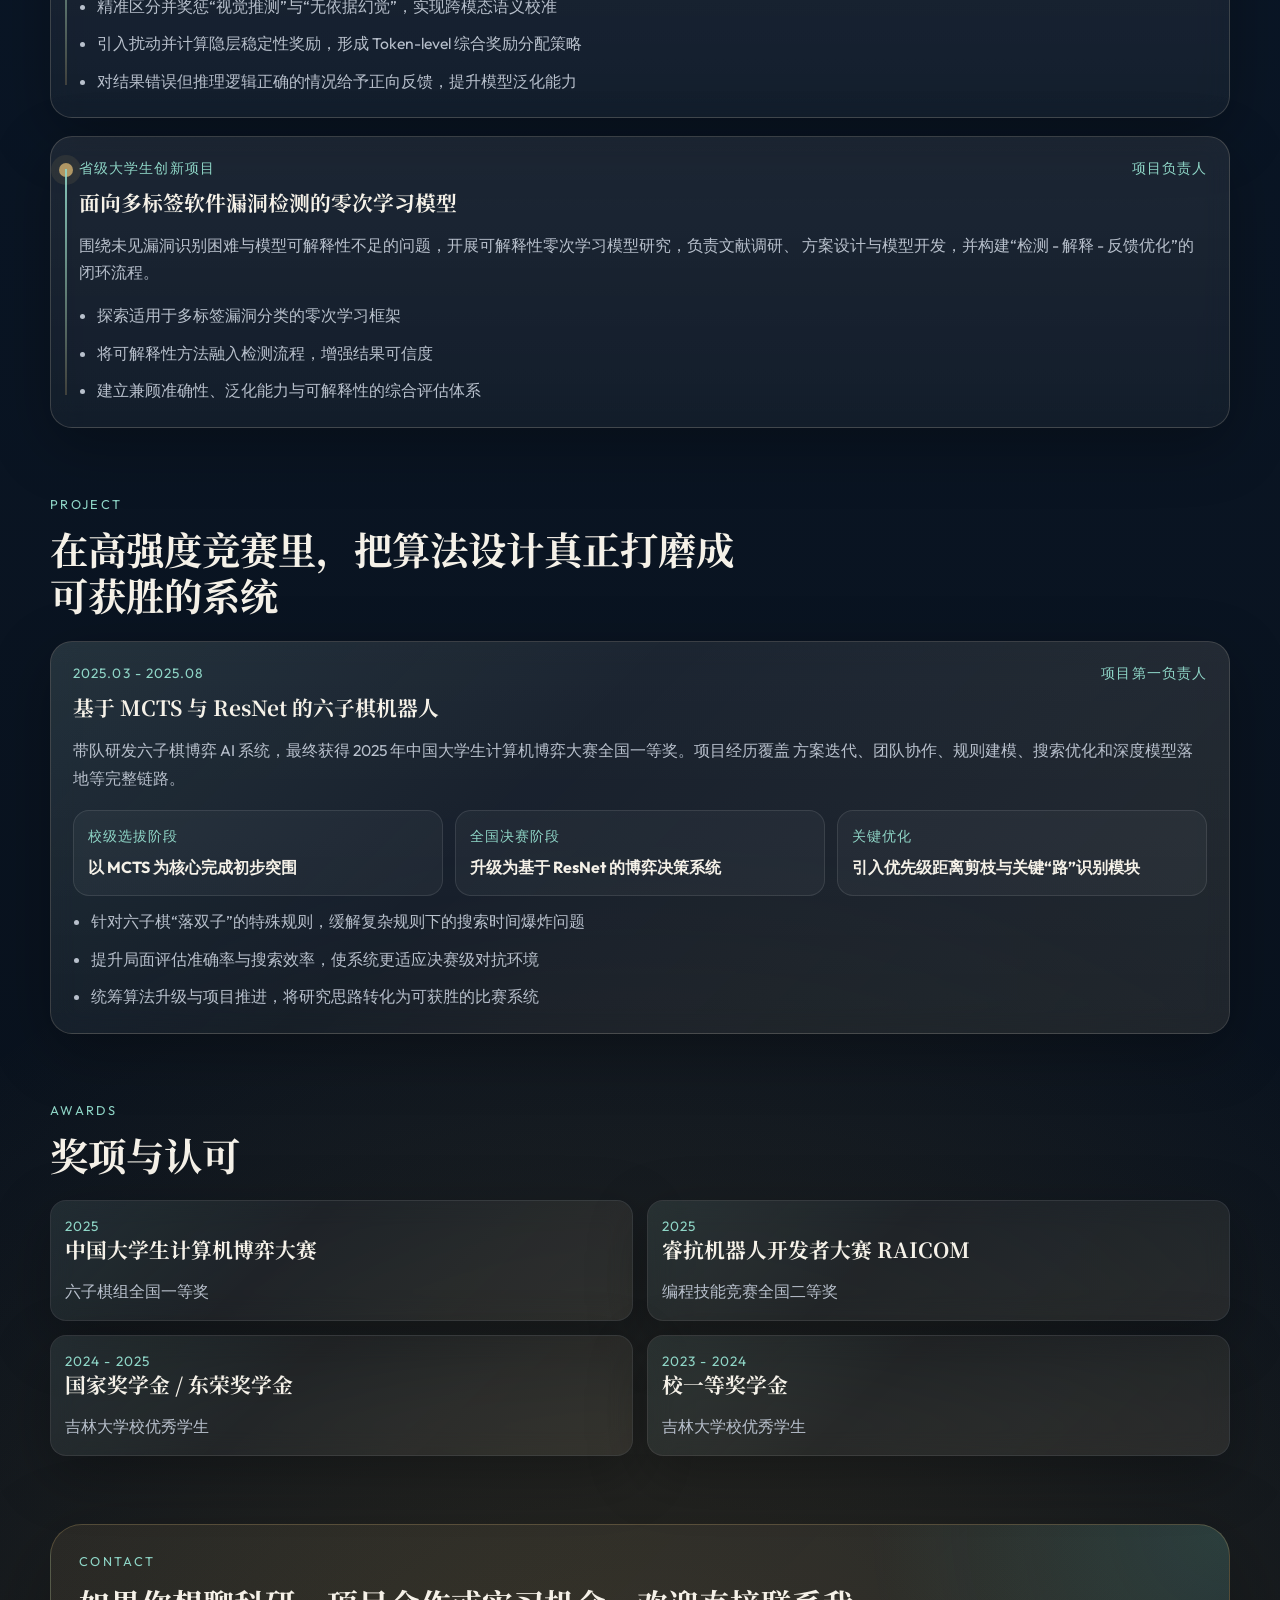
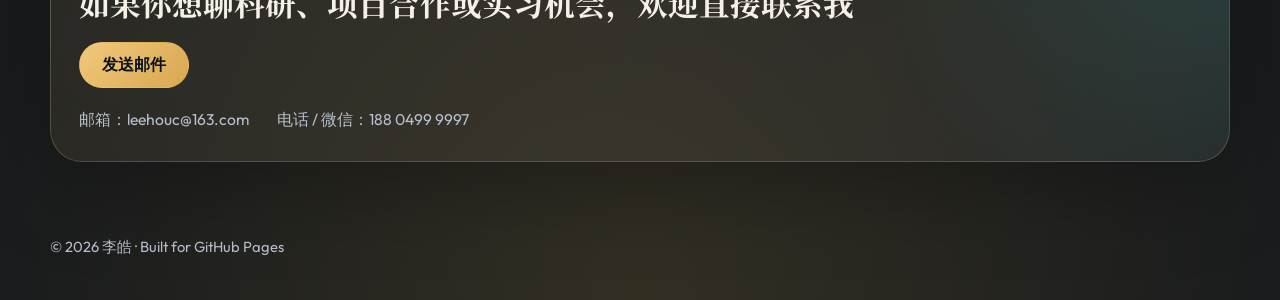
==== commit 4cc33b32: "g" ====
--- a/index.html
+++ b/index.html
@@ -101,8 +101,7 @@
               <img src="./assets/profile.jpg" alt="李皓证件照">
             </div>
           </div>
-          <div class="floating-note note-one">国家奖学金 · 东荣奖学金</div>
-          <div class="floating-note note-two">全国一等奖 · 六子棋机器人</div>
+          <div class="floating-note note-one">李皓 · 吉林大学计算机科学与技术学院</div>
         </div>
       </section>
 
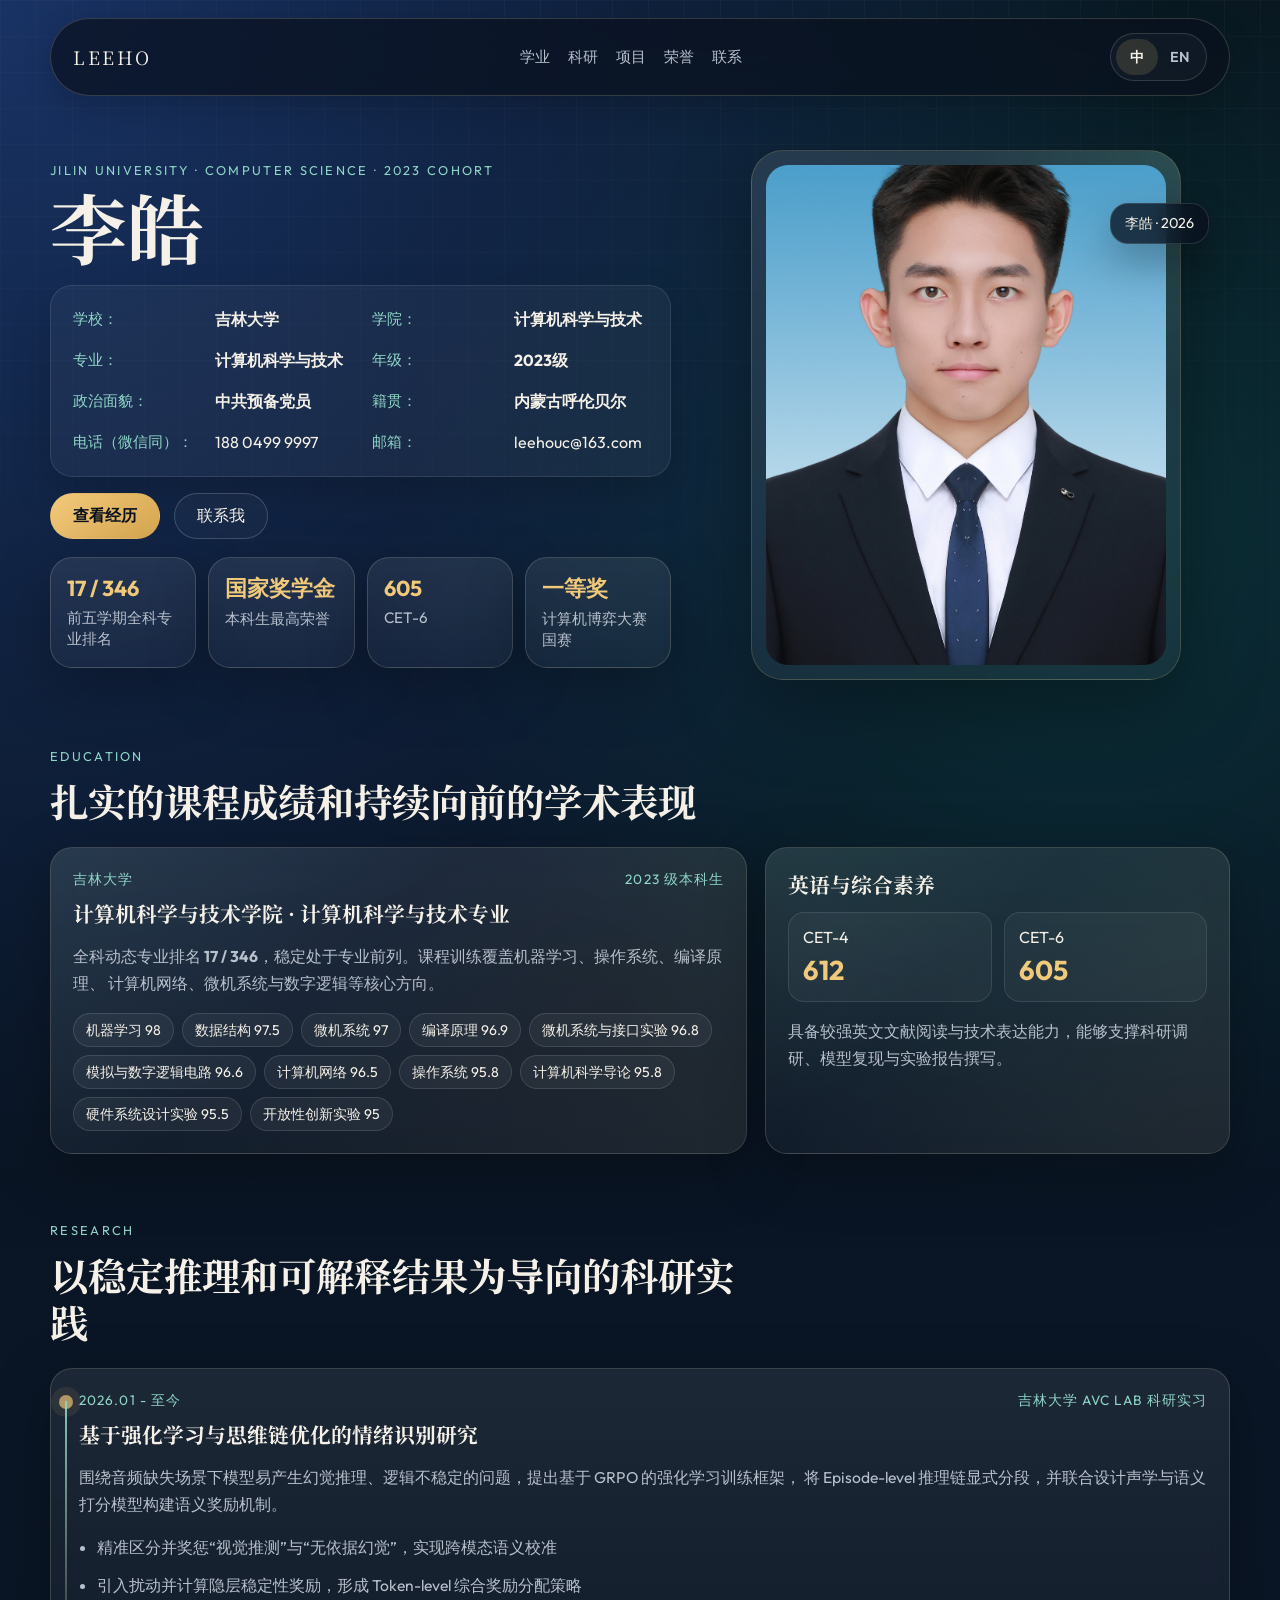
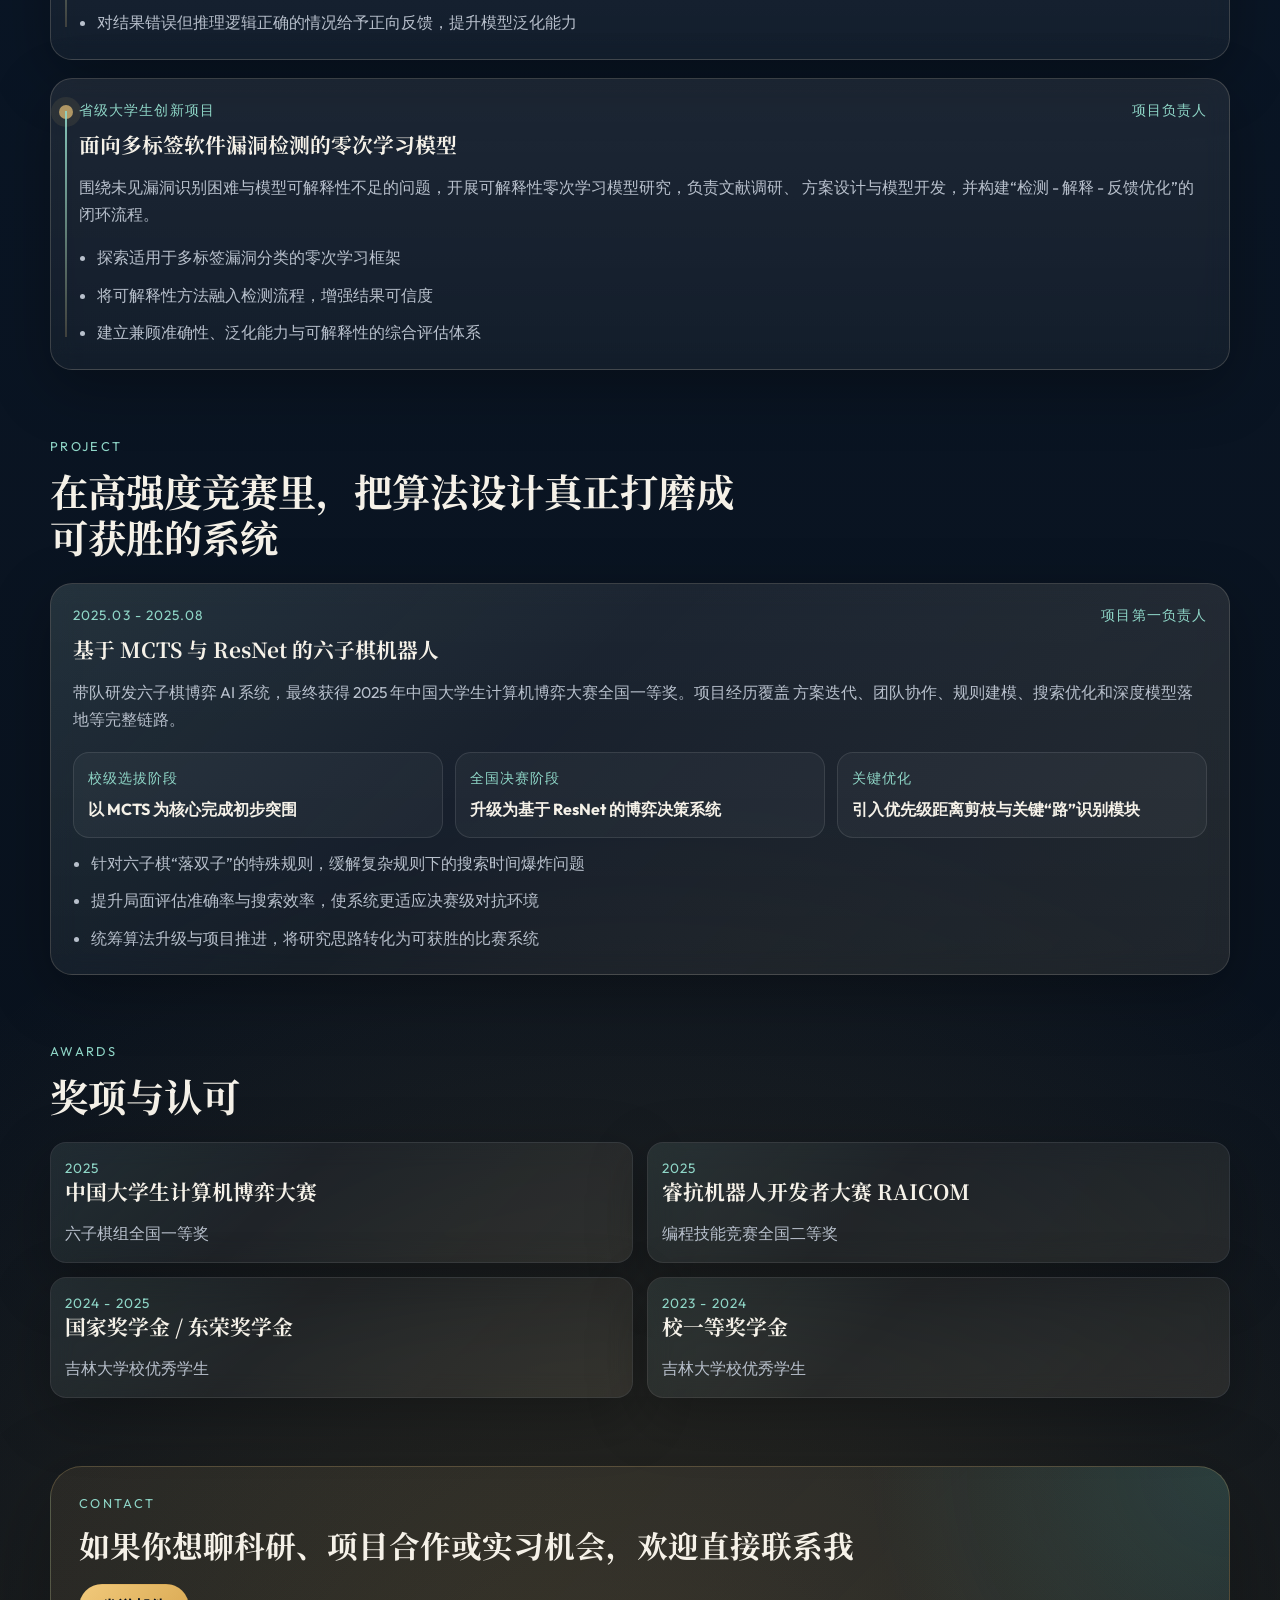
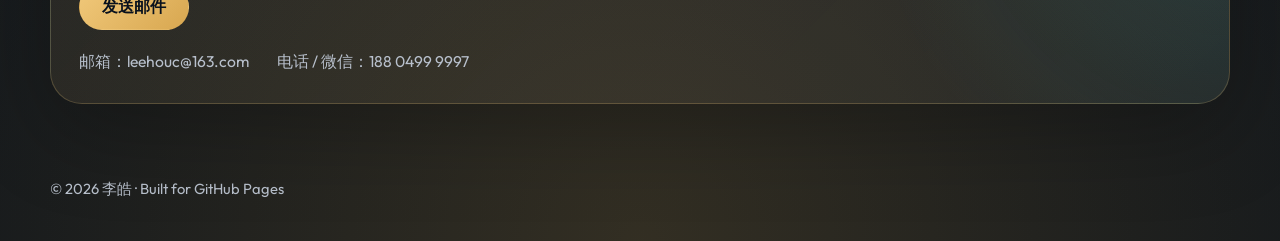
==== commit d407a53f: "5" ====
--- a/index.html
+++ b/index.html
@@ -43,11 +43,11 @@
               </div>
               <div class="hero-profile-item">
                 <span class="hero-profile-label">学院</span>
-                <strong>计算机科学与技术学院</strong>
+                <strong>计算机科学与技术</strong>
               </div>
               <div class="hero-profile-item">
                 <span class="hero-profile-label">专业</span>
-                <strong>计算机科学与技术专业</strong>
+                <strong>计算机科学与技术</strong>
               </div>
               <div class="hero-profile-item">
                 <span class="hero-profile-label">年级</span>
@@ -59,7 +59,7 @@
               </div>
               <div class="hero-profile-item">
                 <span class="hero-profile-label">籍贯</span>
-                <strong>内蒙古自治区呼伦贝尔市</strong>
+                <strong>内蒙古呼伦贝尔</strong>
               </div>
               <div class="hero-profile-item">
                 <span class="hero-profile-label">电话（微信同）</span>
@@ -72,13 +72,13 @@
             </div>
           </div>
           <div class="hero-actions">
-            <a class="button primary" href="#research">查看经历</a>
+            <a class="button primary" href="#education">查看经历</a>
             <a class="button secondary" href="#contact">联系我</a>
           </div>
           <div class="metric-grid">
             <article class="metric-card">
               <strong>17 / 346</strong>
-              <span>动态专业排名</span>
+              <span>前五学期全科专业排名</span>
             </article>
             <article class="metric-card">
               <strong>国家奖学金</strong>
@@ -101,7 +101,7 @@
               <img src="./assets/profile.jpg" alt="李皓证件照">
             </div>
           </div>
-          <div class="floating-note note-one">李皓 · 吉林大学计算机科学与技术学院</div>
+          <div class="floating-note note-one">李皓 · 2026 </div>
         </div>
       </section>
 
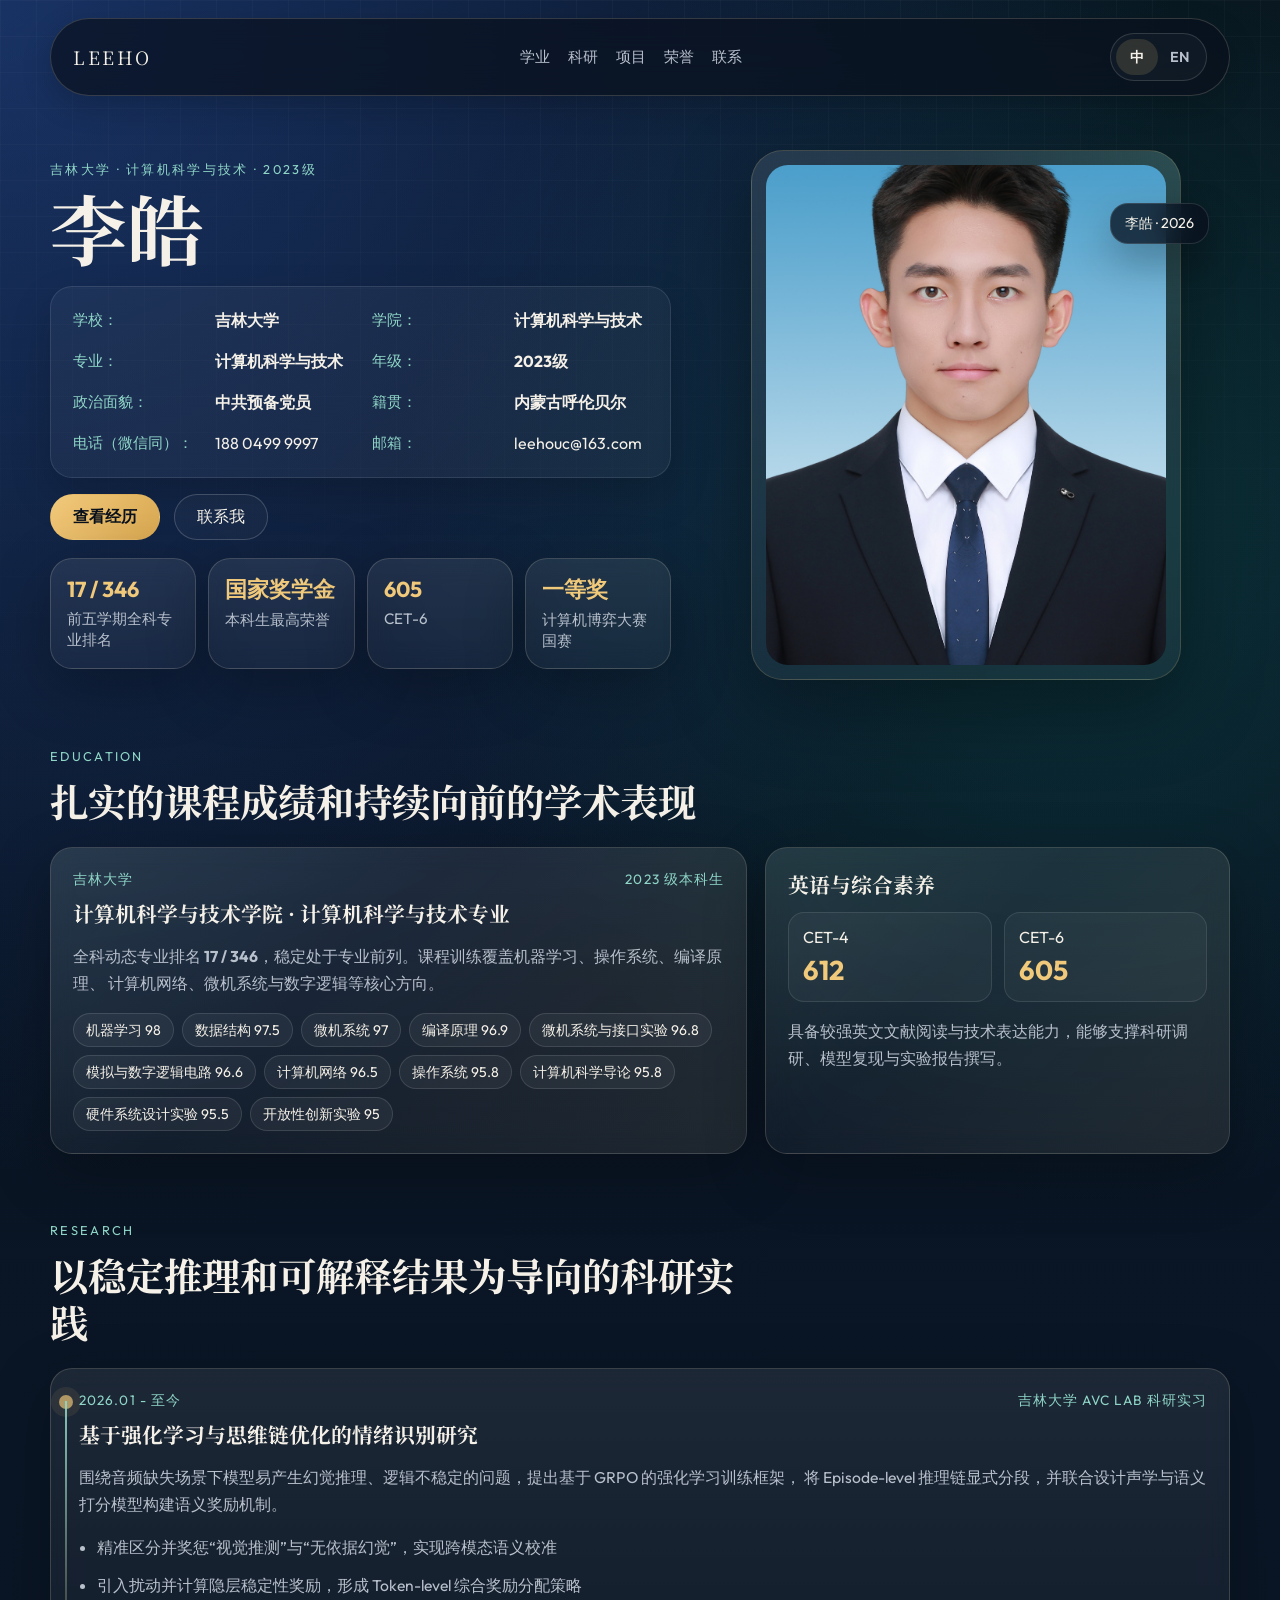
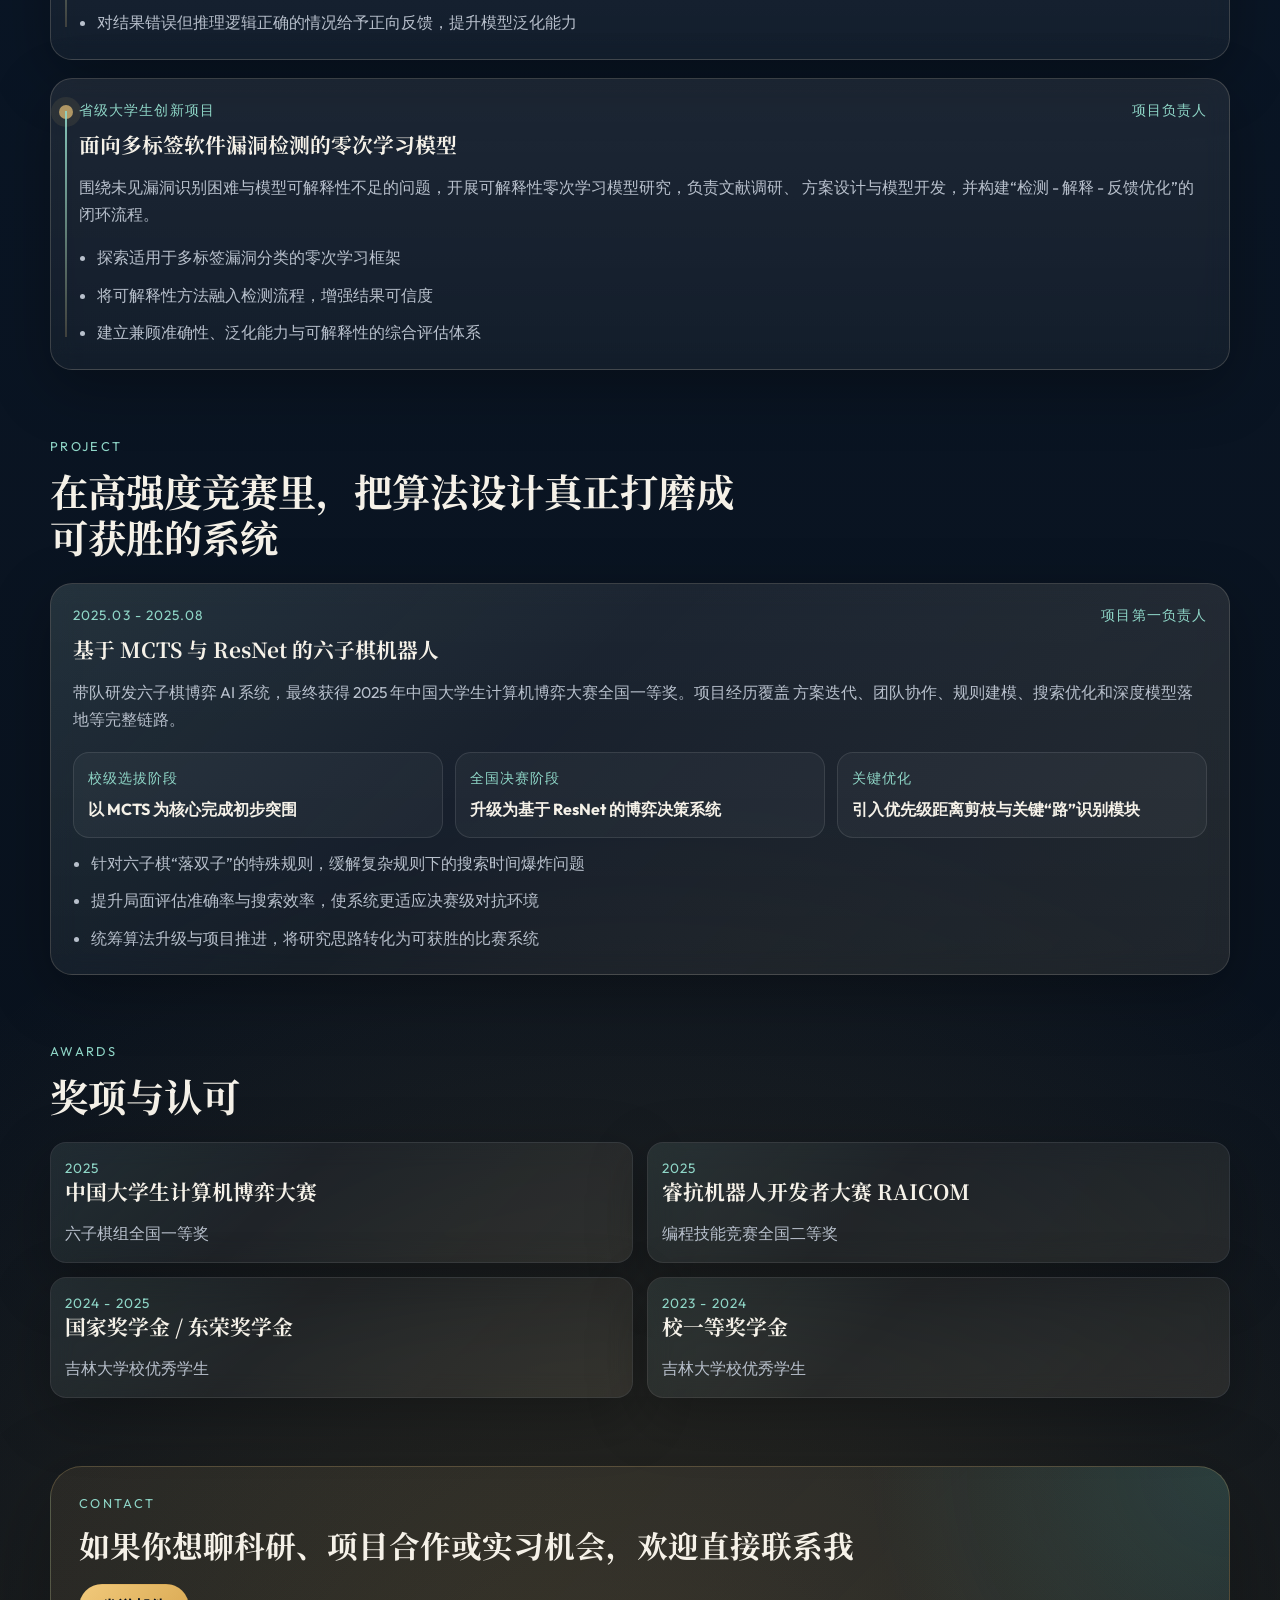
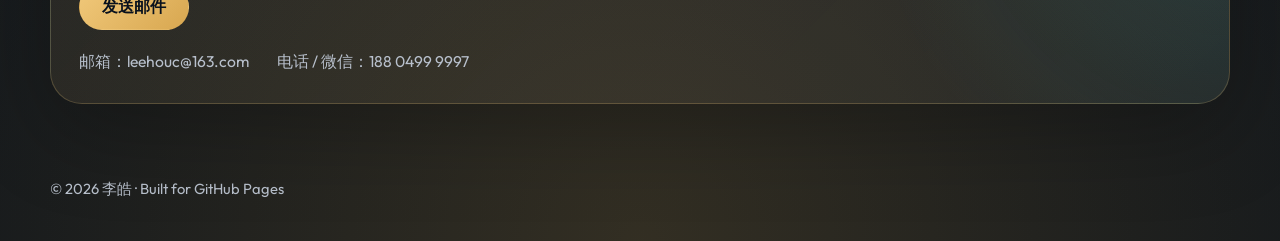
==== commit 9fcfe0b6: "5" ====
--- a/index.html
+++ b/index.html
@@ -33,7 +33,7 @@
     <main id="top">
       <section class="hero hero-compact section">
         <div class="hero-copy" data-reveal>
-          <p class="eyebrow">Jilin University · Computer Science · 2023 Cohort</p>
+          <p class="eyebrow">吉林大学 · 计算机科学与技术 · 2023级</p>
           <h1>李皓</h1>
           <div class="hero-profile-card">
             <div class="hero-profile-grid">
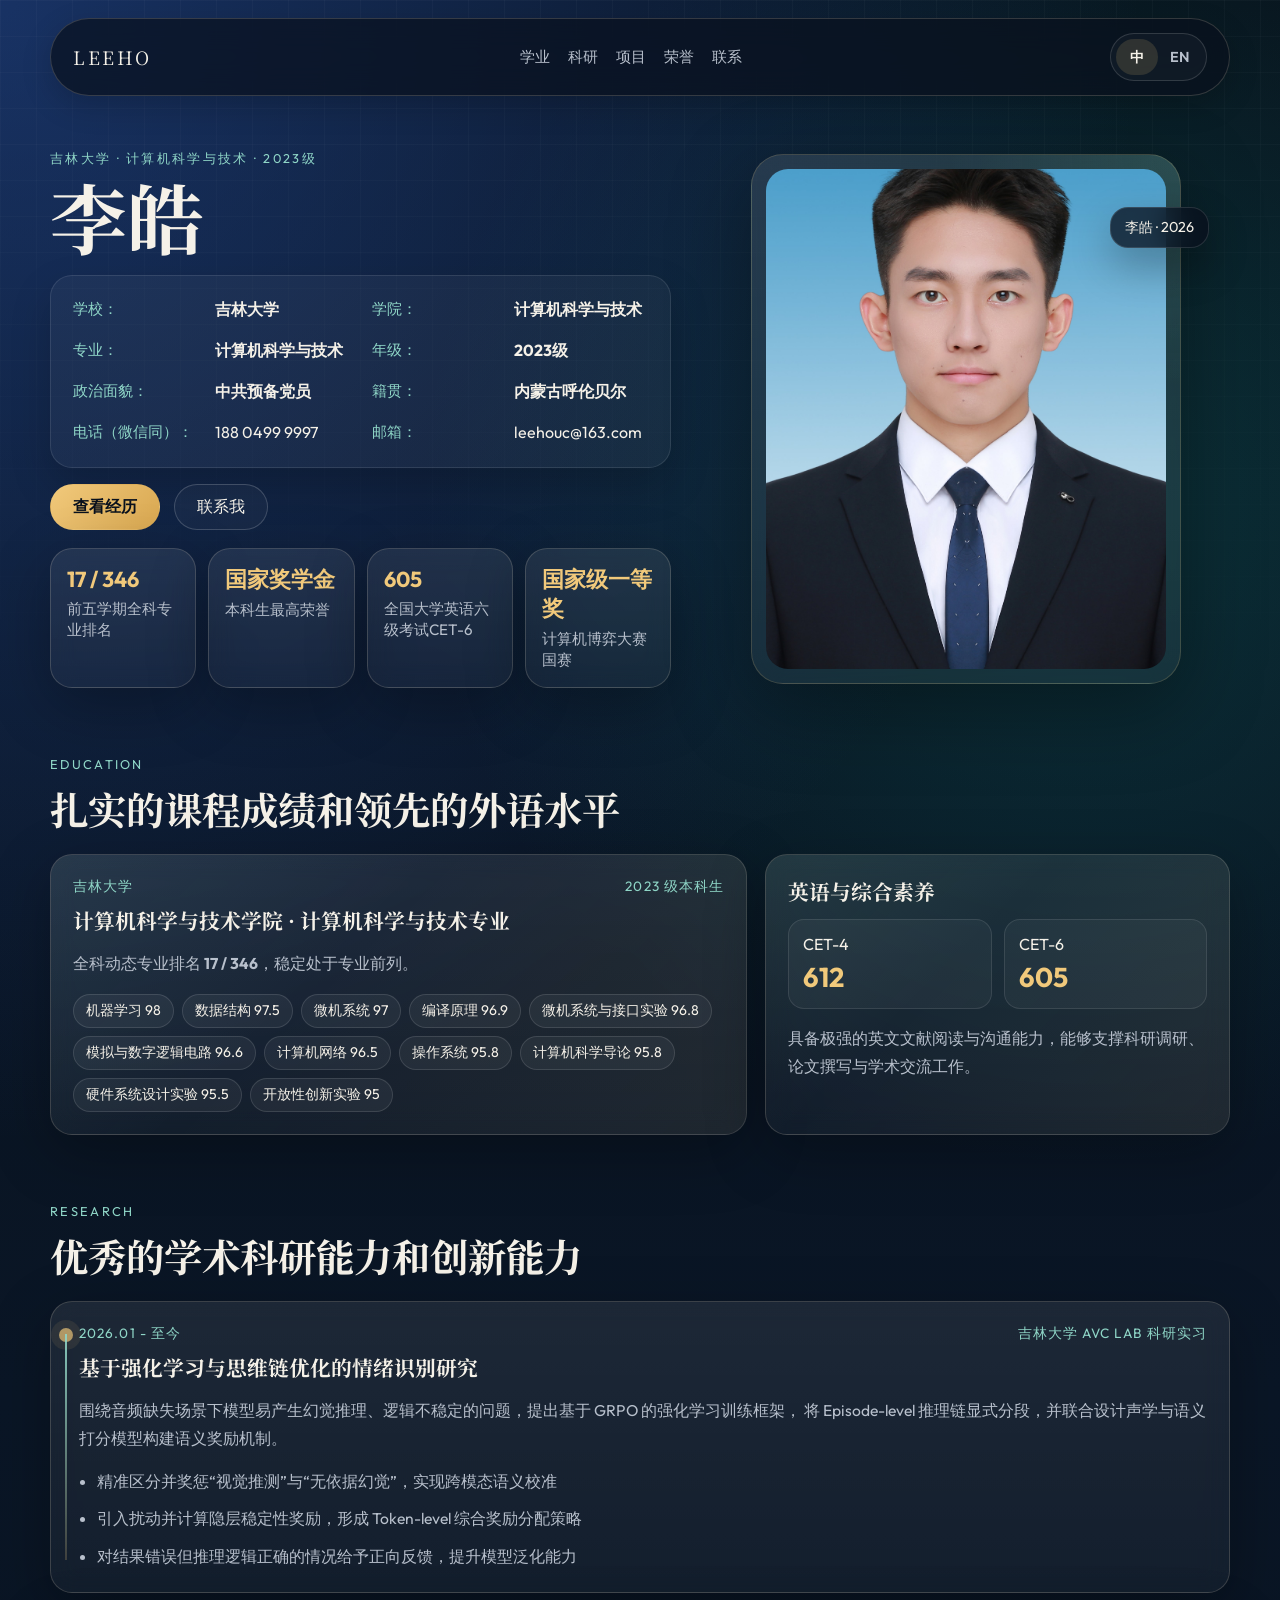
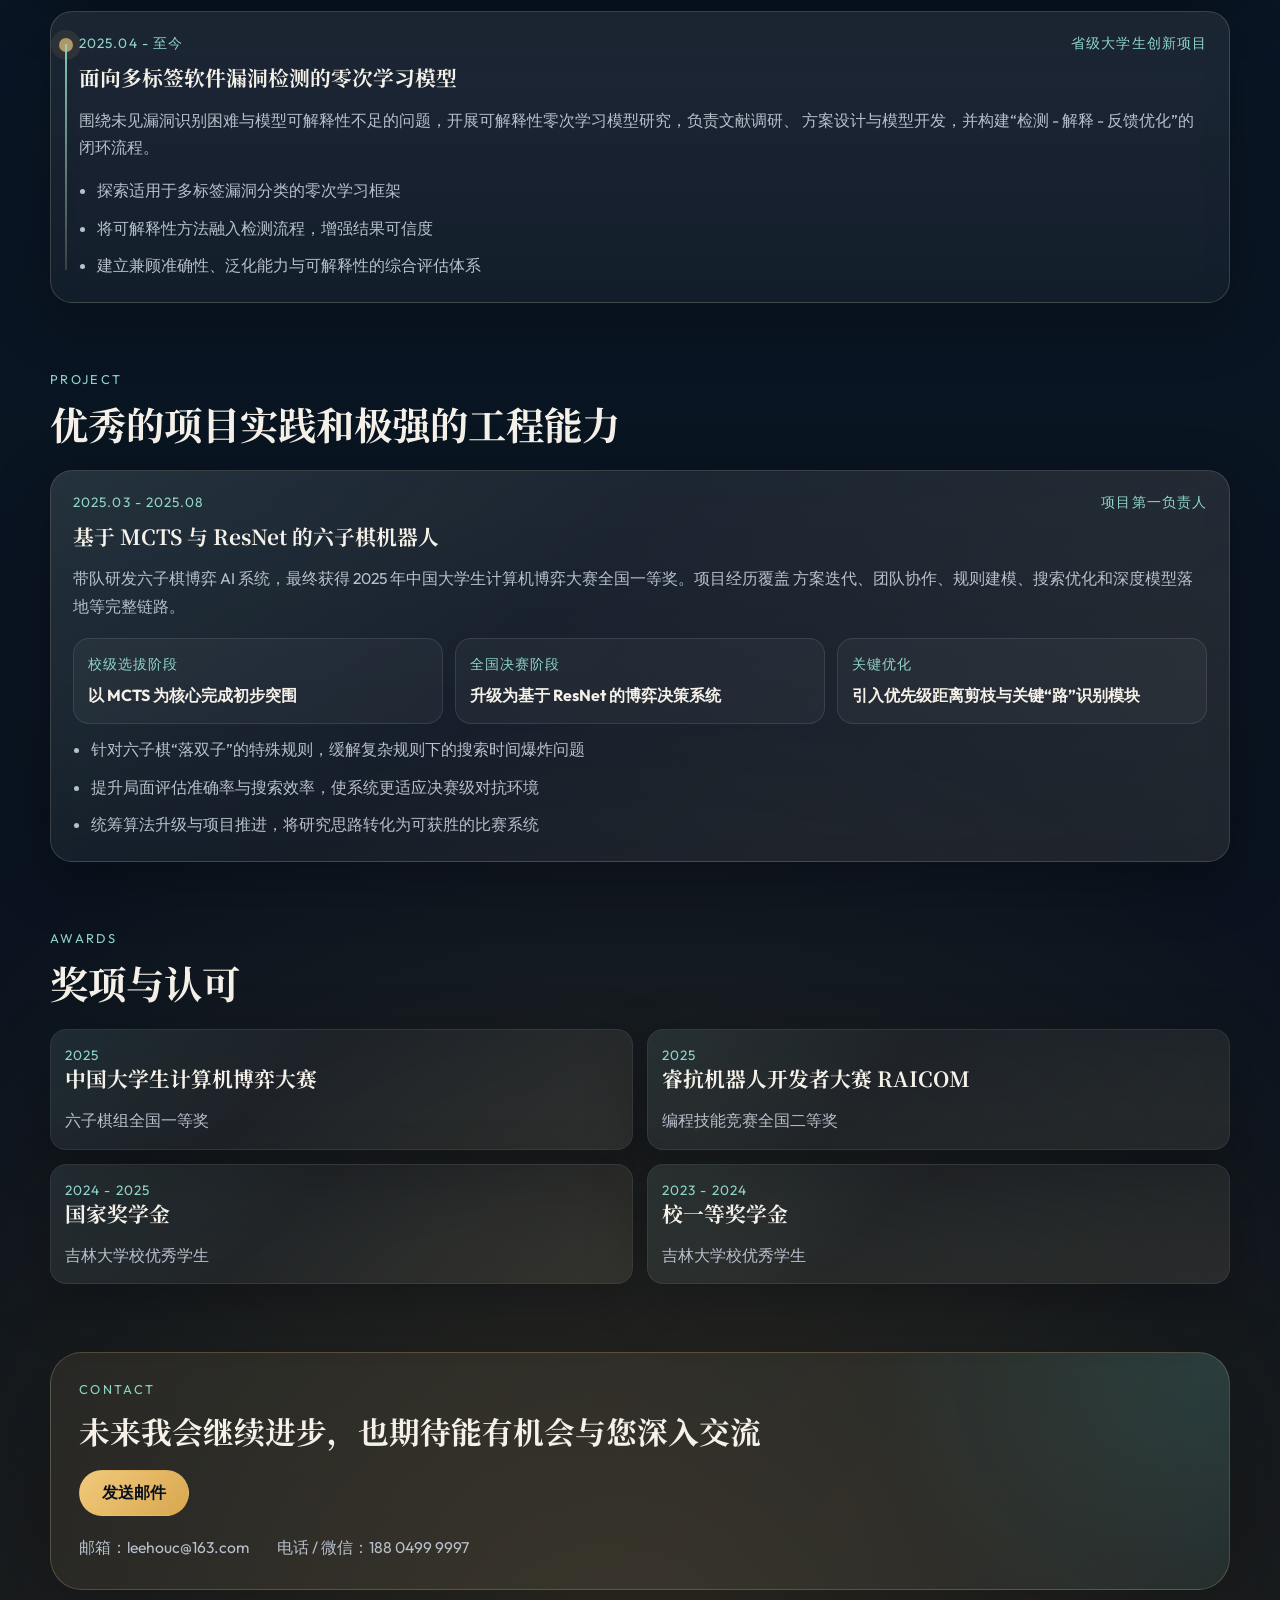
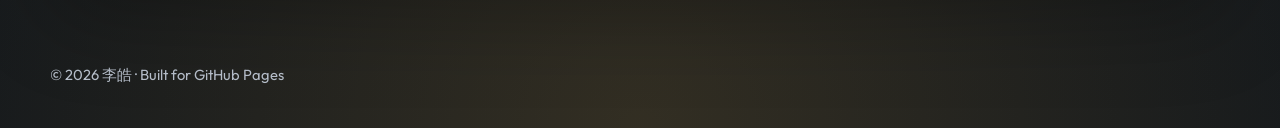
==== commit c7da3ef3: "6" ====
--- a/index.html
+++ b/index.html
@@ -86,10 +86,10 @@
             </article>
             <article class="metric-card">
               <strong>605</strong>
-              <span>CET-6</span>
-            </article>
-            <article class="metric-card">
-              <strong>一等奖</strong>
+              <span>全国大学英语六级考试CET-6</span>
+            </article>
+            <article class="metric-card">
+              <strong>国家级一等奖</strong>
               <span>计算机博弈大赛国赛</span>
             </article>
           </div>
@@ -108,7 +108,7 @@
       <section class="section" id="education">
         <div class="section-heading" data-reveal>
           <p class="section-kicker">Education</p>
-          <h2>扎实的课程成绩和持续向前的学术表现</h2>
+          <h2>扎实的课程成绩和领先的外语水平</h2>
         </div>
         <div class="education-grid">
           <article class="card education-card" data-reveal>
@@ -118,8 +118,7 @@
             </div>
             <h3>计算机科学与技术学院 · 计算机科学与技术专业</h3>
             <p class="supporting-text">
-              全科动态专业排名 <strong>17 / 346</strong>，稳定处于专业前列。课程训练覆盖机器学习、操作系统、编译原理、
-              计算机网络、微机系统与数字逻辑等核心方向。
+              全科动态专业排名 <strong>17 / 346</strong>，稳定处于专业前列。
             </p>
             <div class="course-grid">
               <span>机器学习 98</span>
@@ -149,7 +148,7 @@
               </div>
             </div>
             <p class="supporting-text">
-              具备较强英文文献阅读与技术表达能力，能够支撑科研调研、模型复现与实验报告撰写。
+              具备极强的英文文献阅读与沟通能力，能够支撑科研调研、论文撰写与学术交流工作。
             </p>
           </article>
         </div>
@@ -158,7 +157,7 @@
       <section class="section" id="research">
         <div class="section-heading" data-reveal>
           <p class="section-kicker">Research</p>
-          <h2>以稳定推理和可解释结果为导向的科研实践</h2>
+          <h2>优秀的学术科研能力和创新能力</h2>
         </div>
         <div class="timeline">
           <article class="card timeline-item" data-reveal>
@@ -180,8 +179,8 @@
 
           <article class="card timeline-item" data-reveal>
             <div class="timeline-meta">
+              <span>2025.04 - 至今</span>
               <span>省级大学生创新项目</span>
-              <span>项目负责人</span>
             </div>
             <h3>面向多标签软件漏洞检测的零次学习模型</h3>
             <p>
@@ -200,7 +199,7 @@
       <section class="section" id="project">
         <div class="section-heading" data-reveal>
           <p class="section-kicker">Project</p>
-          <h2>在高强度竞赛里，把算法设计真正打磨成可获胜的系统</h2>
+          <h2>优秀的项目实践和极强的工程能力</h2>
         </div>
         <article class="card project-card" data-reveal>
           <div class="card-topline">
@@ -252,7 +251,7 @@
           </article>
           <article class="card award-card" data-reveal>
             <span class="award-year">2024 - 2025</span>
-            <h3>国家奖学金 / 东荣奖学金</h3>
+            <h3>国家奖学金 </h3>
             <p>吉林大学校优秀学生</p>
           </article>
           <article class="card award-card" data-reveal>
@@ -267,7 +266,7 @@
         <article class="contact-card" data-reveal>
           <div>
             <p class="section-kicker">Contact</p>
-            <h2>如果你想聊科研、项目合作或实习机会，欢迎直接联系我</h2>
+            <h2>未来我会继续进步，也期待能有机会与您深入交流</h2>
           </div>
           <div class="contact-actions">
             <a class="button primary" href="mailto:leehouc@163.com">发送邮件</a>
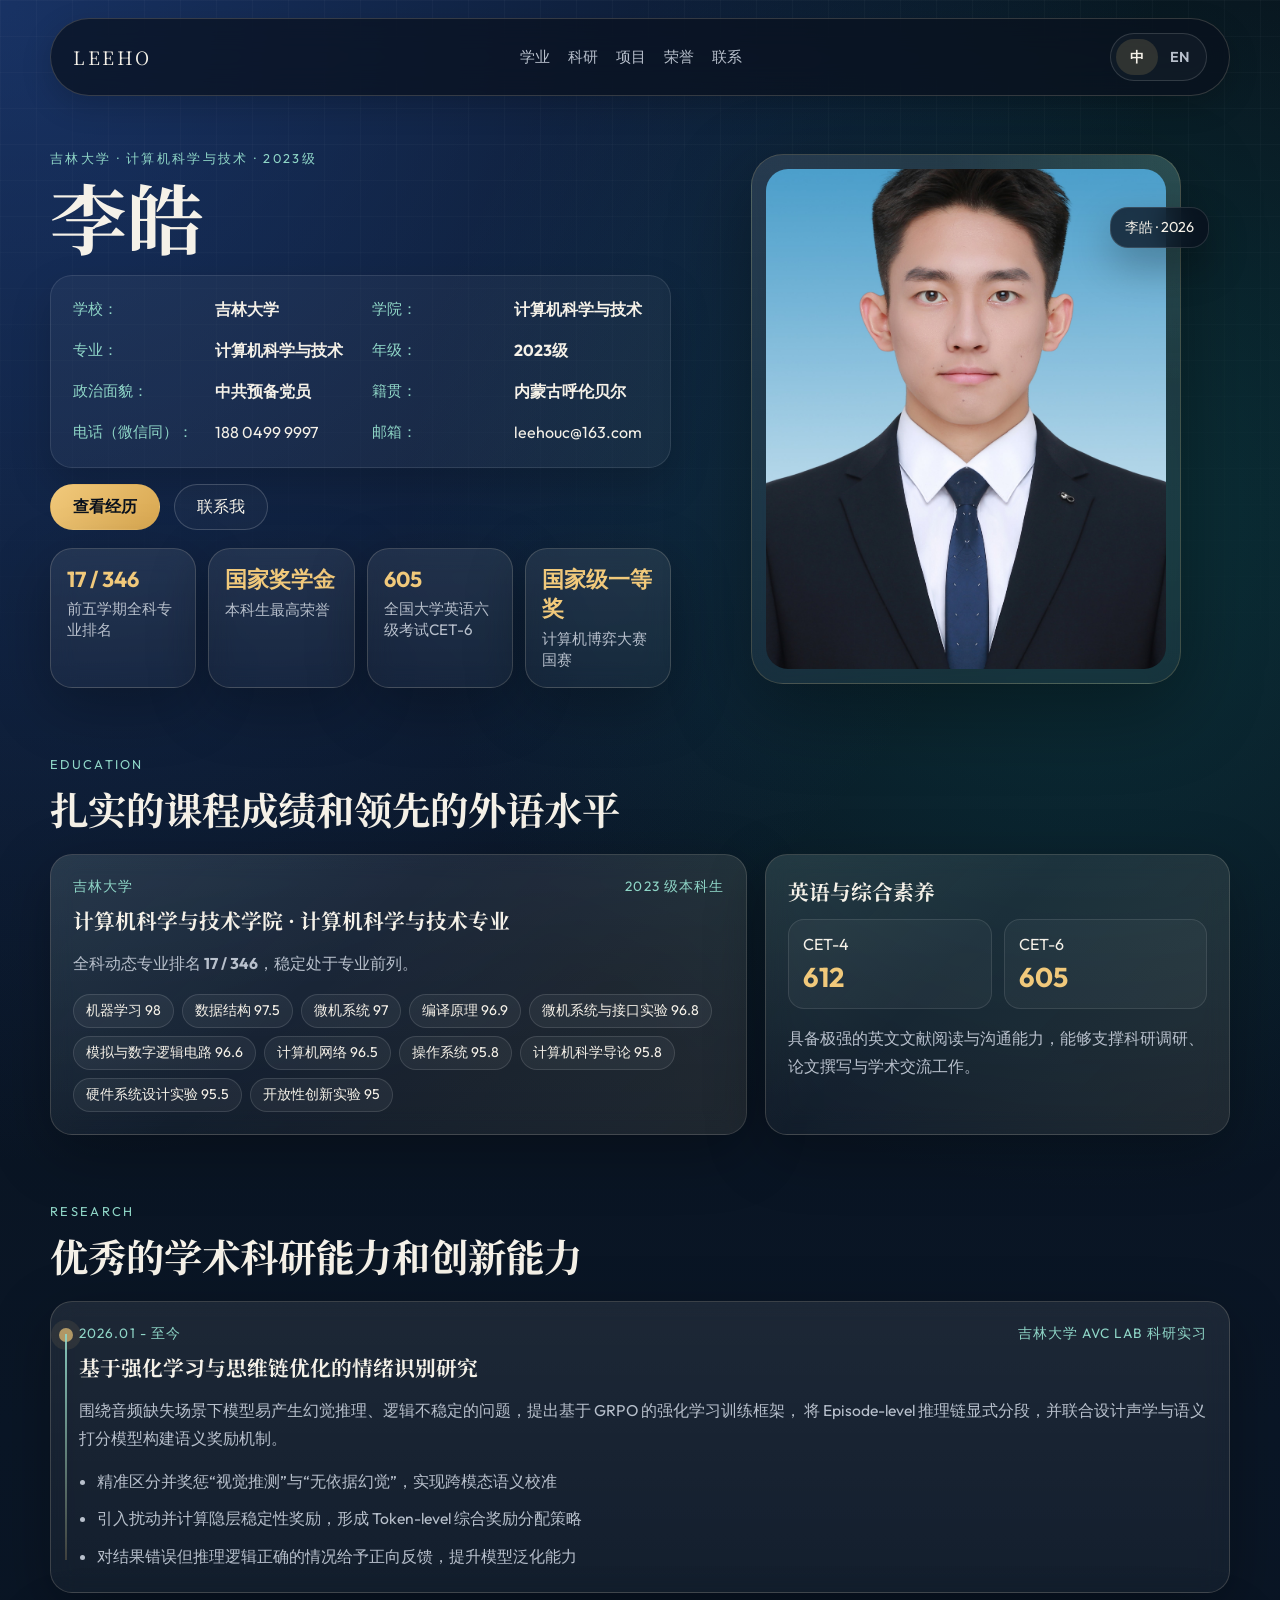
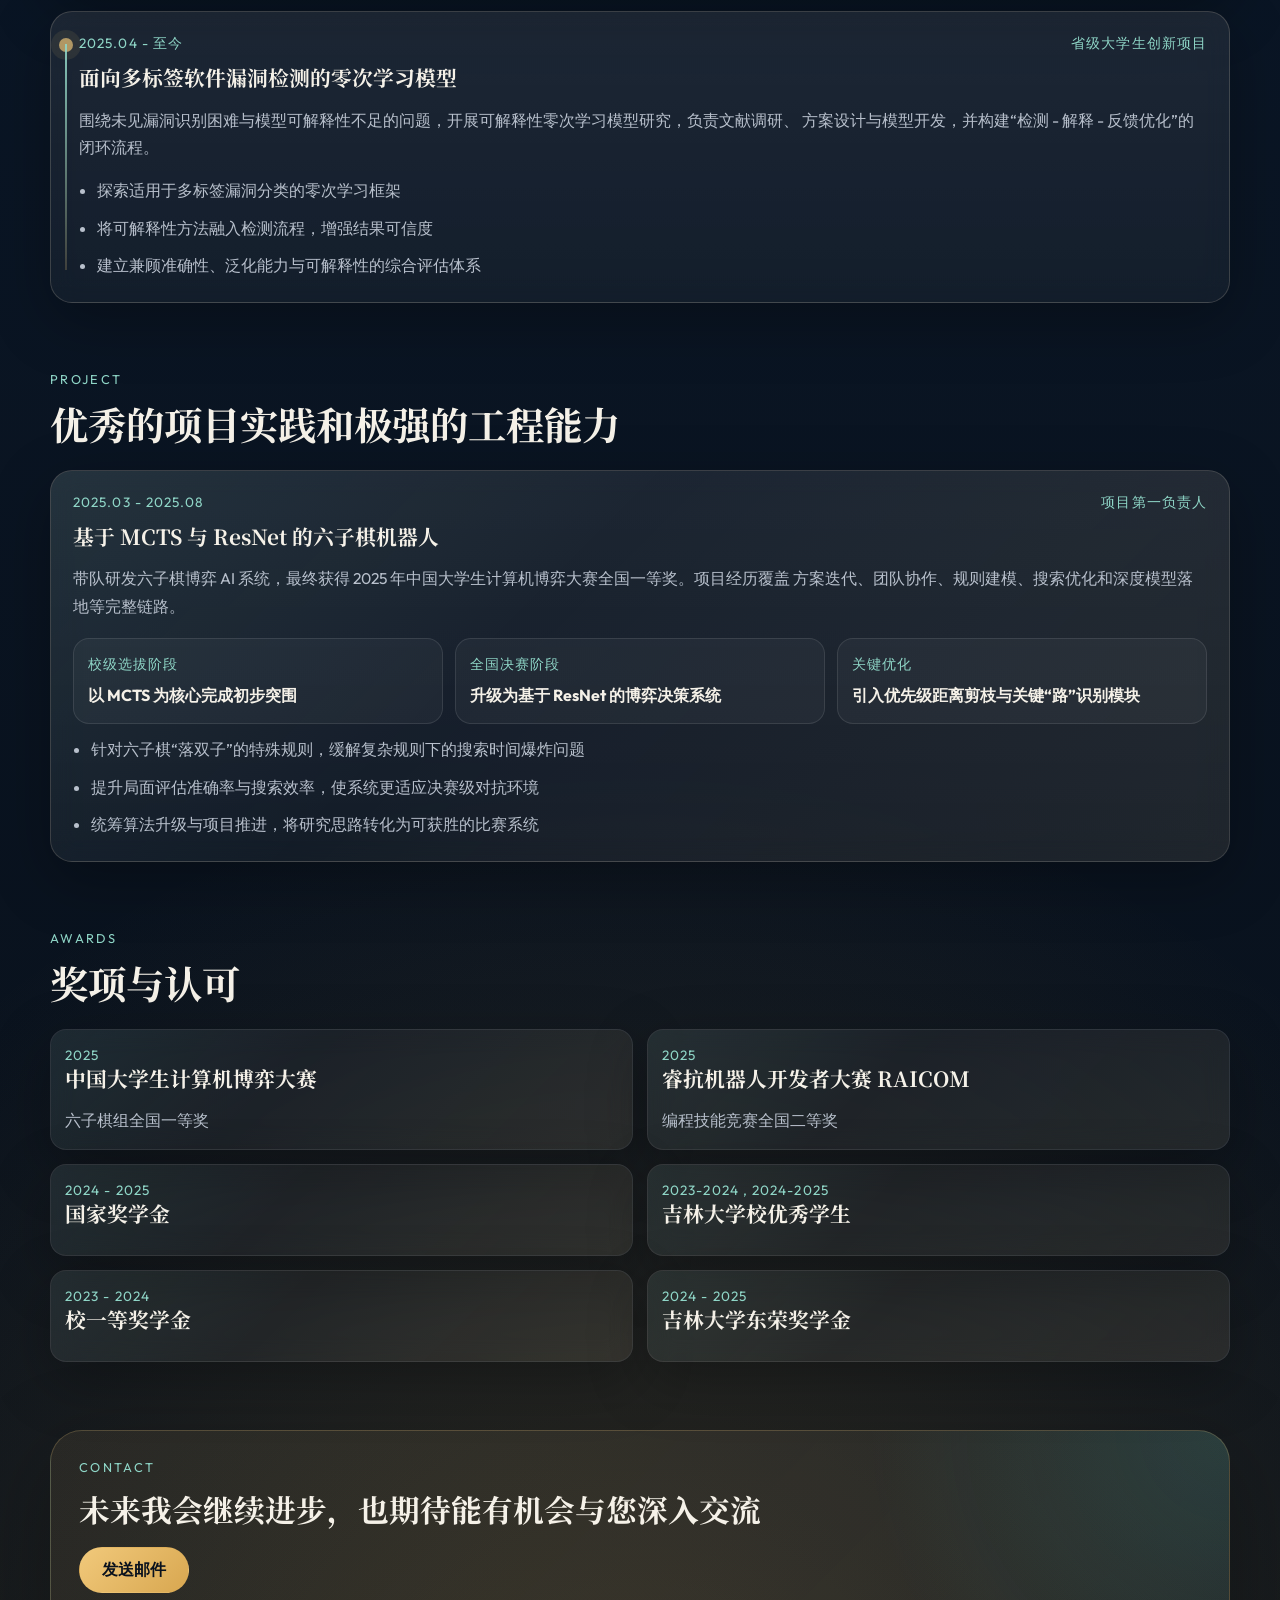
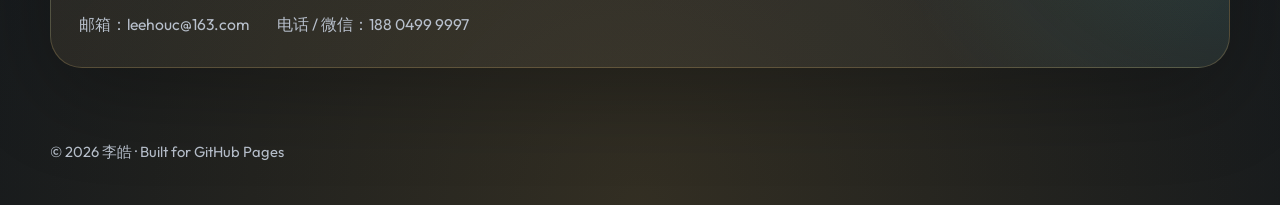
==== commit c42b2902: "6" ====
--- a/index.html
+++ b/index.html
@@ -252,12 +252,18 @@
           <article class="card award-card" data-reveal>
             <span class="award-year">2024 - 2025</span>
             <h3>国家奖学金 </h3>
-            <p>吉林大学校优秀学生</p>
+          </article>
+          <article class="card award-card" data-reveal>
+            <span class="award-year">2023-2024 , 2024-2025 </span>
+            <h3>吉林大学校优秀学生 </h3>
           </article>
           <article class="card award-card" data-reveal>
             <span class="award-year">2023 - 2024</span>
             <h3>校一等奖学金</h3>
-            <p>吉林大学校优秀学生</p>
+          </article>
+          <article class="card award-card" data-reveal>
+            <span class="award-year">2024 - 2025</span>
+            <h3>吉林大学东荣奖学金 </h3>
           </article>
         </div>
       </section>
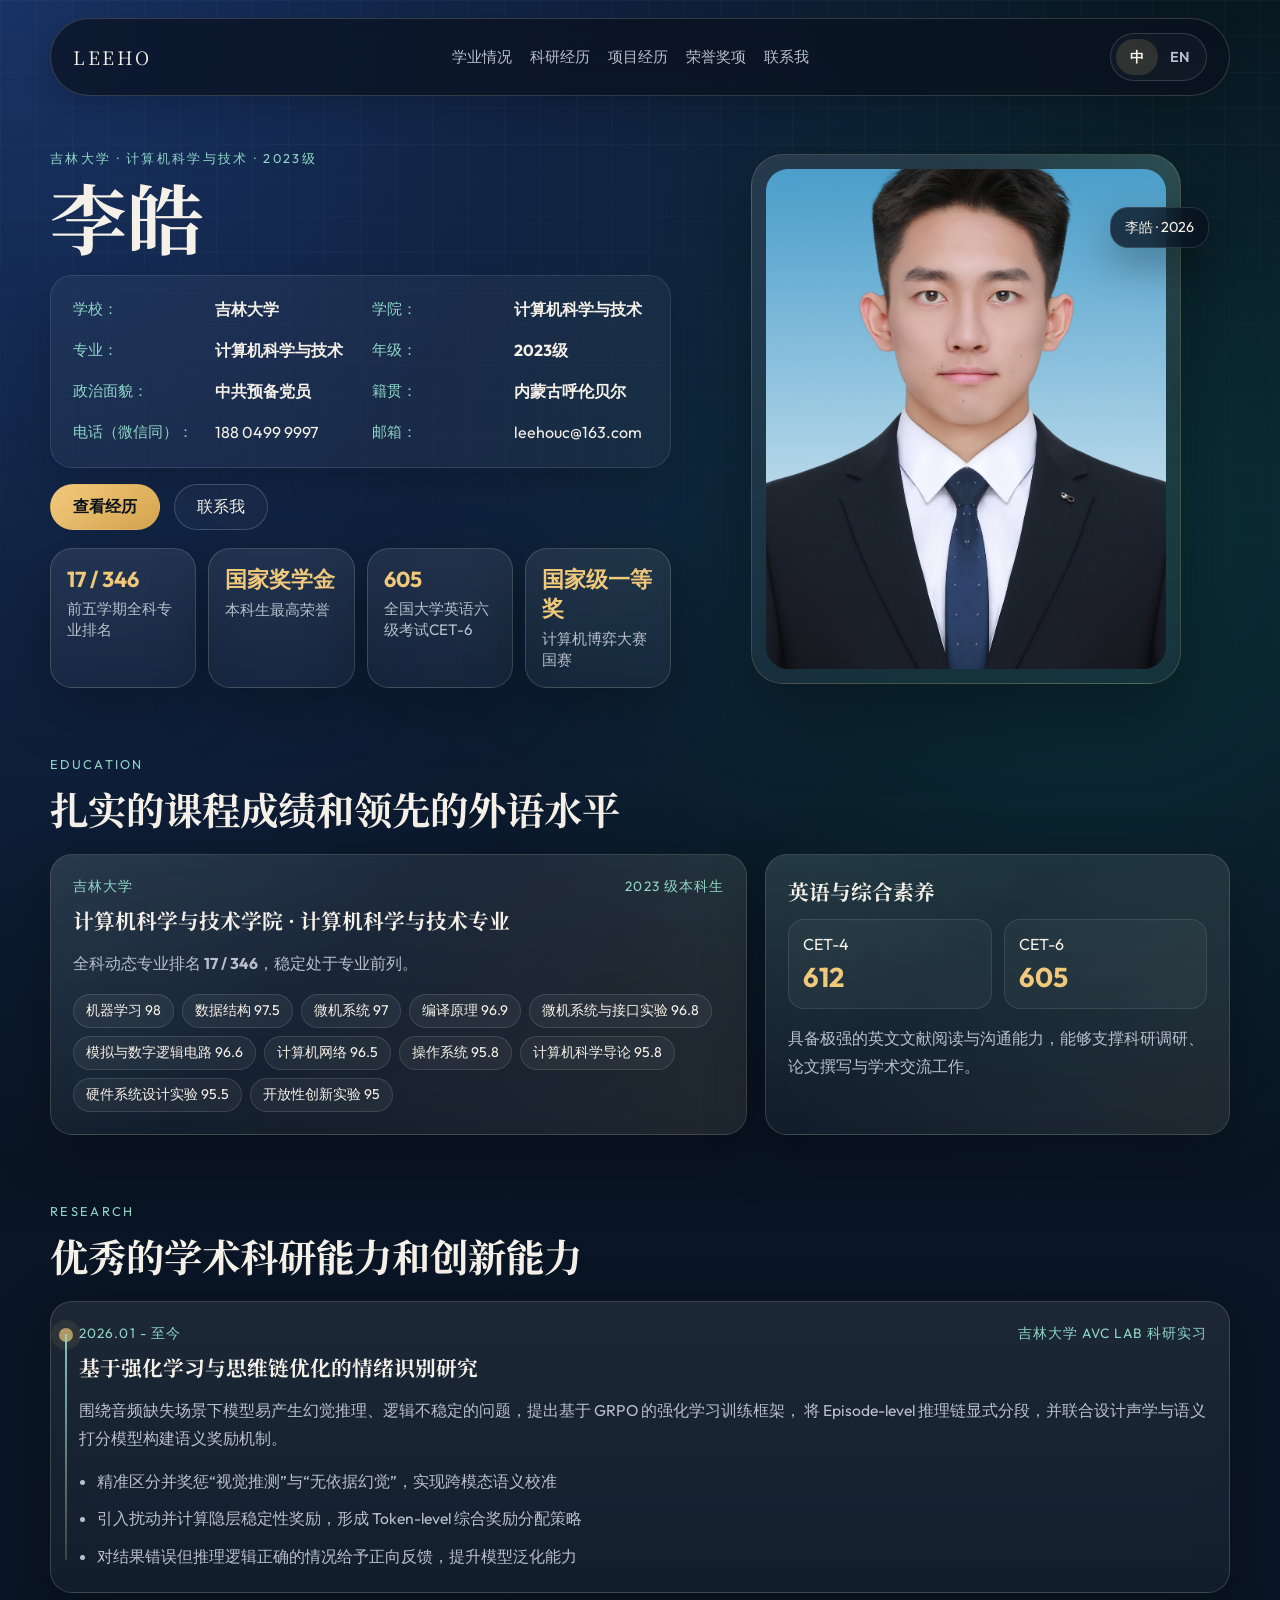
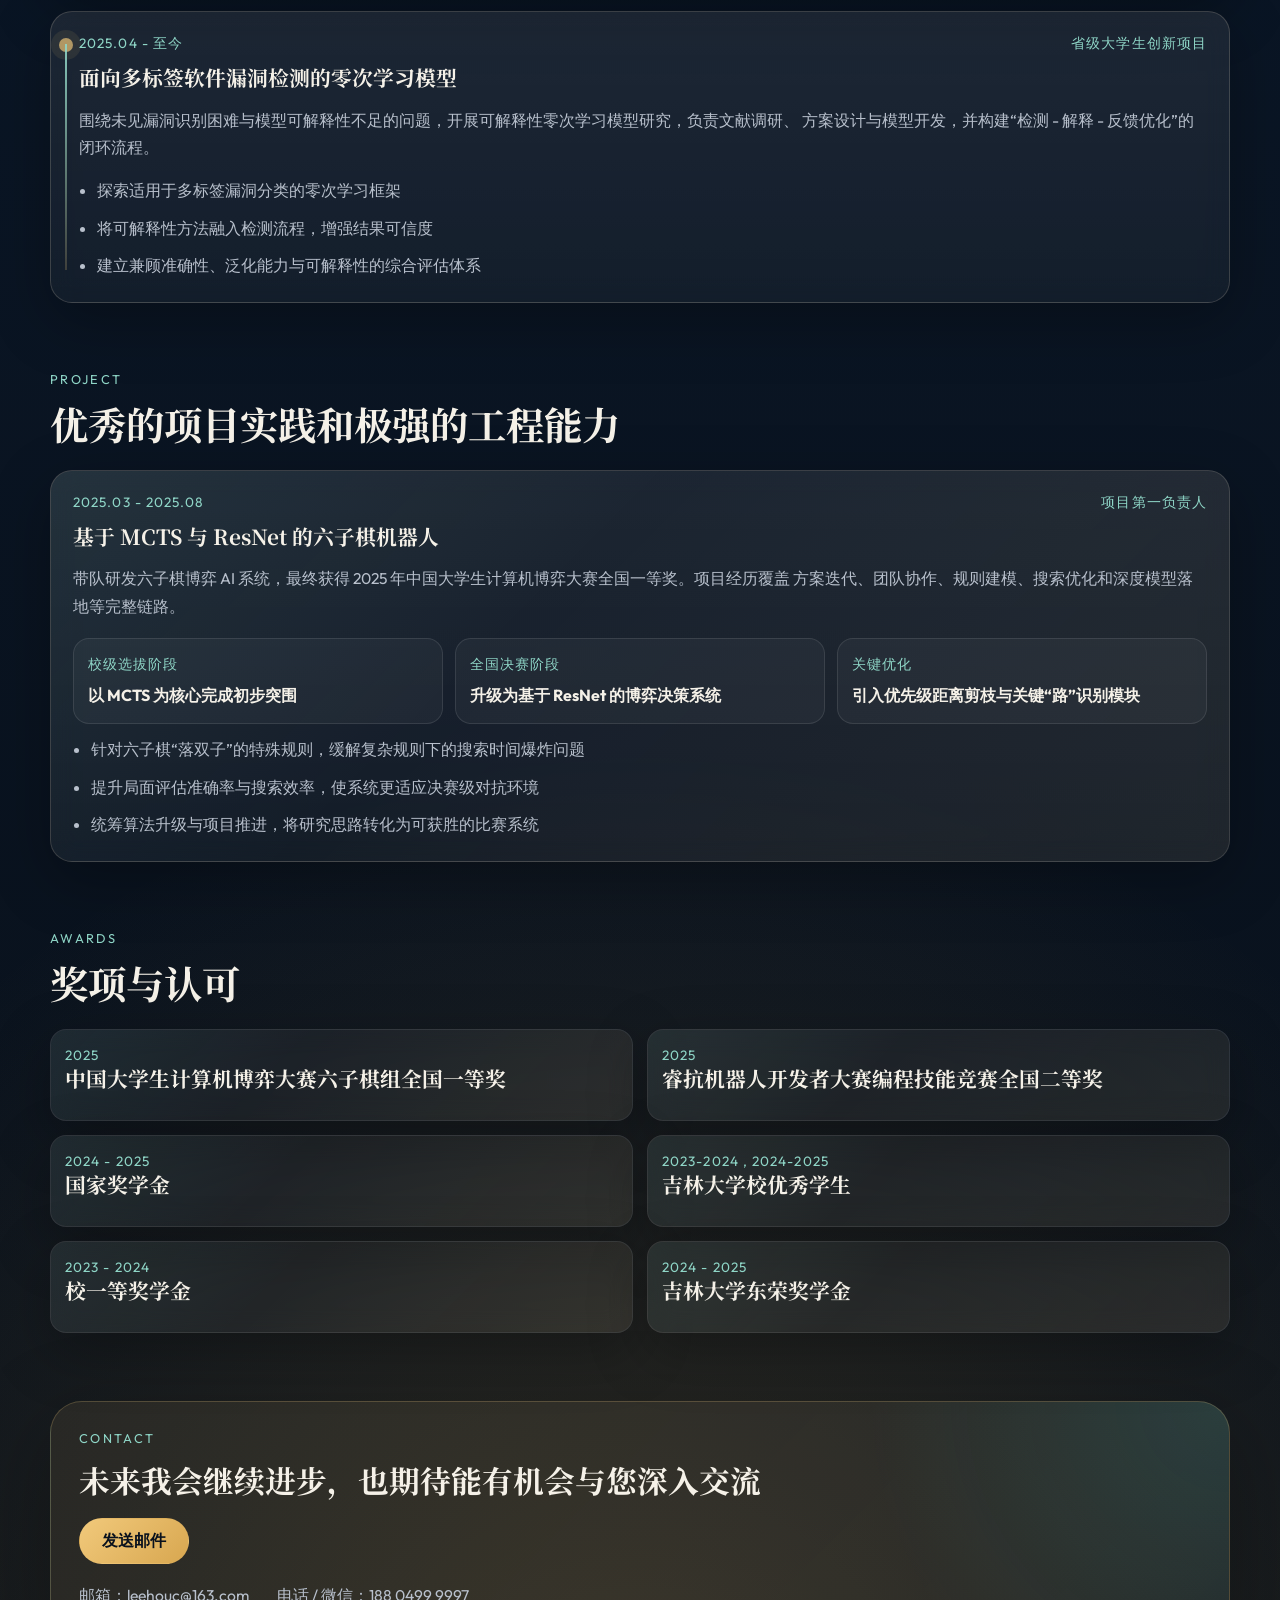
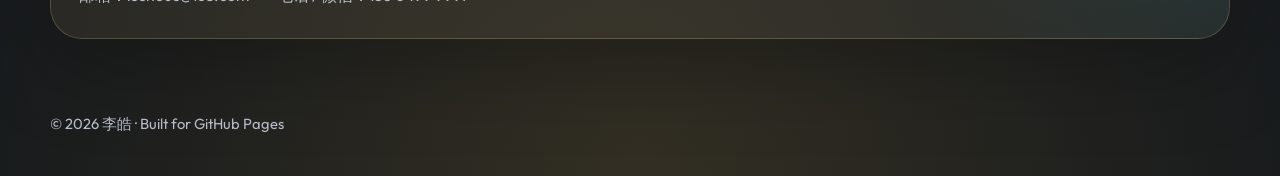
==== commit 35d5ac17: "7" ====
--- a/index.html
+++ b/index.html
@@ -16,11 +16,11 @@
     <header class="site-header">
       <a class="brand" href="#top" aria-label="回到顶部">LEEHO</a>
       <nav class="site-nav" aria-label="主导航">
-        <a href="#education">学业</a>
-        <a href="#research">科研</a>
-        <a href="#project">项目</a>
-        <a href="#awards">荣誉</a>
-        <a href="#contact">联系</a>
+        <a href="#education">学业情况</a>
+        <a href="#research">科研经历</a>
+        <a href="#project">项目经历</a>
+        <a href="#awards">荣誉奖项</a>
+        <a href="#contact">联系我</a>
       </nav>
       <div class="header-actions">
         <div class="lang-switch" aria-label="语言切换">
@@ -241,13 +241,11 @@
         <div class="awards-grid">
           <article class="card award-card" data-reveal>
             <span class="award-year">2025</span>
-            <h3>中国大学生计算机博弈大赛</h3>
-            <p>六子棋组全国一等奖</p>
+            <h3>中国大学生计算机博弈大赛六子棋组全国一等奖</h3>
           </article>
           <article class="card award-card" data-reveal>
             <span class="award-year">2025</span>
-            <h3>睿抗机器人开发者大赛 RAICOM</h3>
-            <p>编程技能竞赛全国二等奖</p>
+            <h3>睿抗机器人开发者大赛编程技能竞赛全国二等奖</h3>
           </article>
           <article class="card award-card" data-reveal>
             <span class="award-year">2024 - 2025</span>
